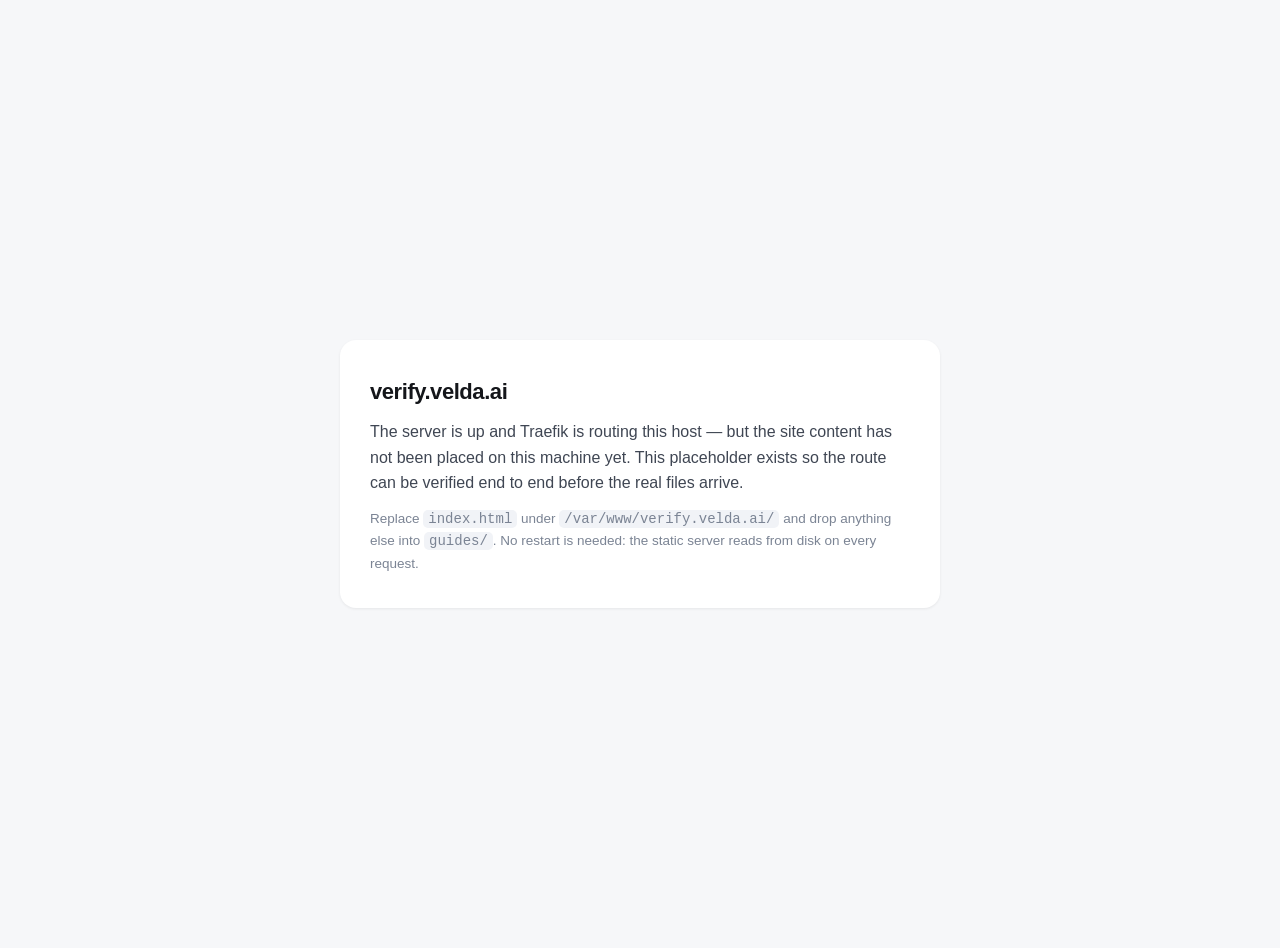
==== verify.velda.ai/index.html @ d8eefb7f "Deploy package for verify.velda.ai Static site on 127.0.0.1:8091 behind the existing Traefik, for th" ====
<!doctype html>
<html lang="en">
<head>
<meta charset="utf-8">
<meta name="viewport" content="width=device-width, initial-scale=1">
<title>verify.velda.ai</title>
<meta name="robots" content="noindex">
<style>
  body{margin:0;background:#f6f7f9;color:#14161a;font:16px/1.6 -apple-system,BlinkMacSystemFont,"Segoe UI",Inter,Roboto,Helvetica,Arial,sans-serif;display:flex;min-height:100vh;align-items:center;justify-content:center;padding:24px}
  .card{background:#fff;border-radius:16px;padding:34px 30px;max-width:540px;box-shadow:0 1px 3px rgba(0,0,0,.07)}
  h1{font-size:22px;margin:0 0 10px;letter-spacing:-.02em}
  p{margin:0 0 12px;color:#3f4653}
  code{background:#f1f3f7;padding:1px 5px;border-radius:5px;font-size:14px}
  .small{font-size:13.5px;color:#7b8494;margin:0}
</style>
</head>
<body>
  <div class="card">
    <h1>verify.velda.ai</h1>
    <p>The server is up and Traefik is routing this host — but the site content has not
    been placed on this machine yet. This placeholder exists so the route can be
    verified end to end before the real files arrive.</p>
    <p class="small">Replace <code>index.html</code> under
    <code>/var/www/verify.velda.ai/</code> and drop anything else into
    <code>guides/</code>. No restart is needed: the static server reads from disk on
    every request.</p>
  </div>
</body>
</html>
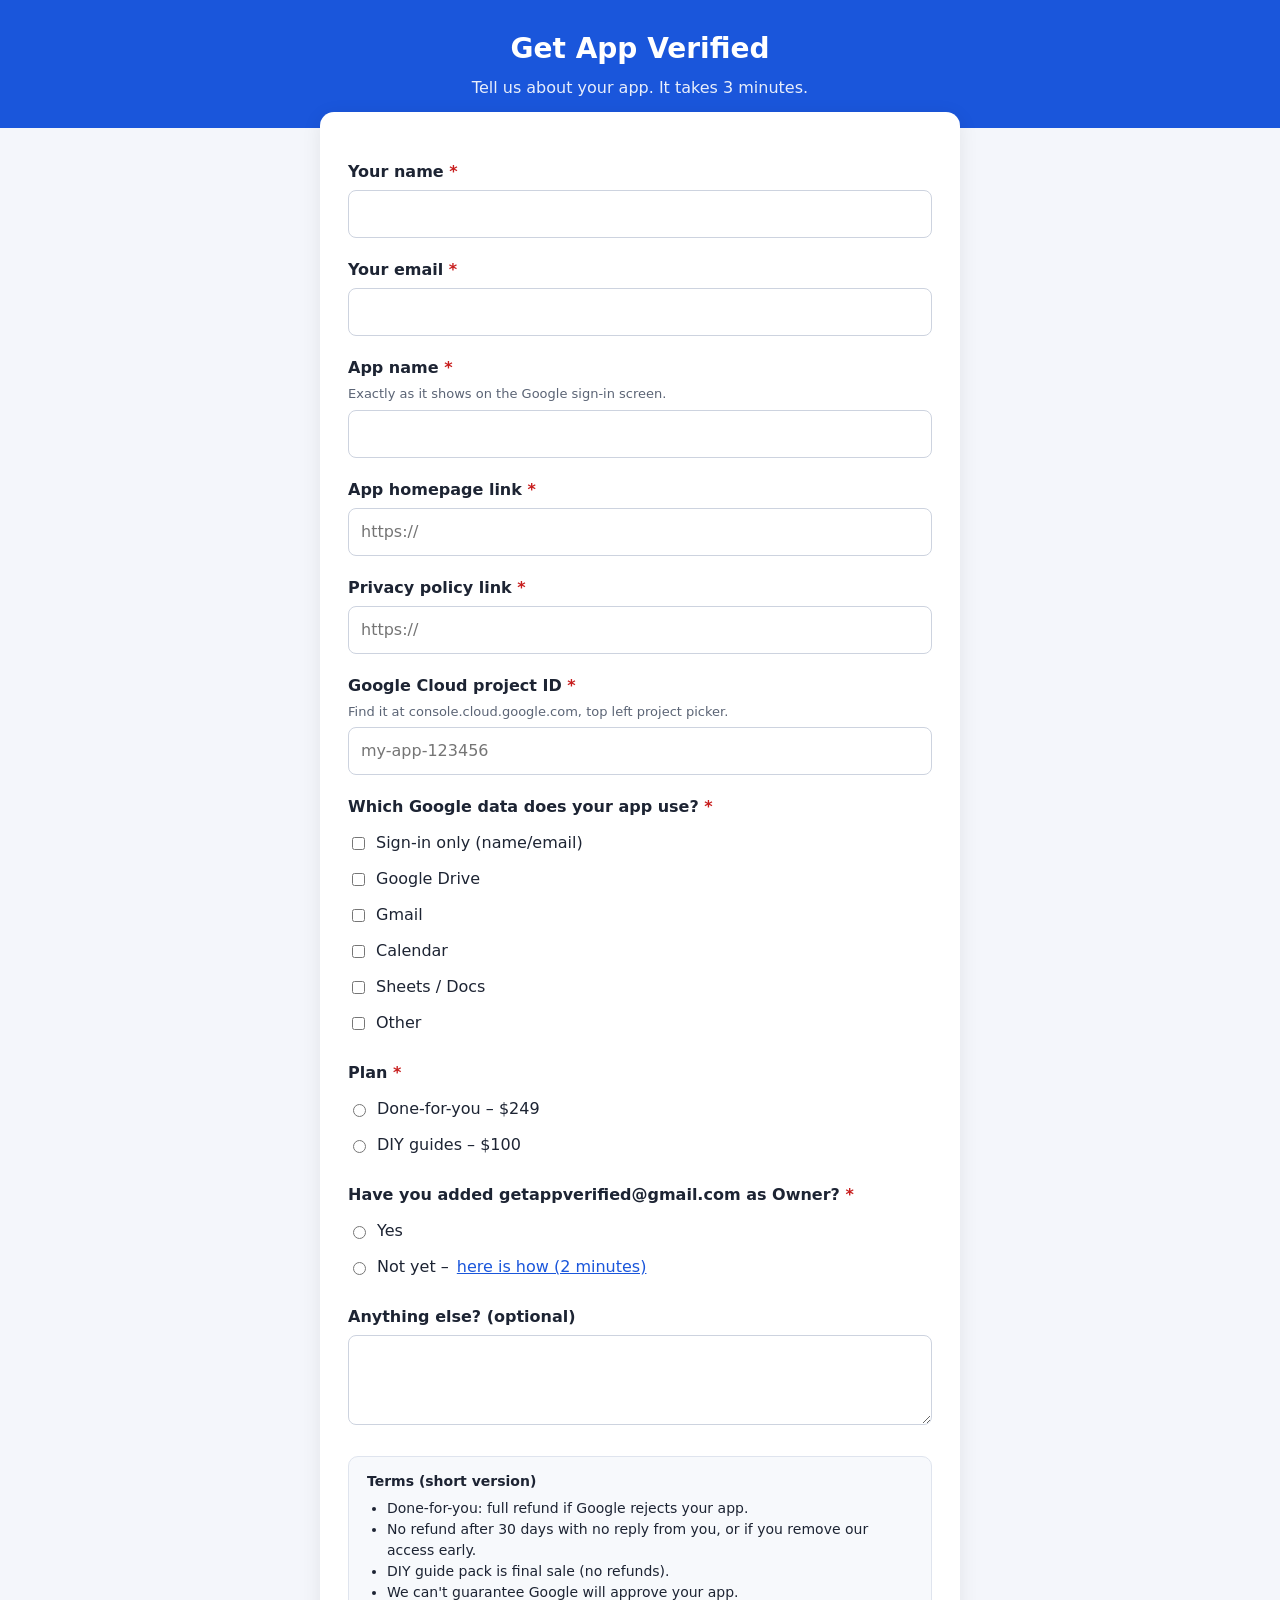
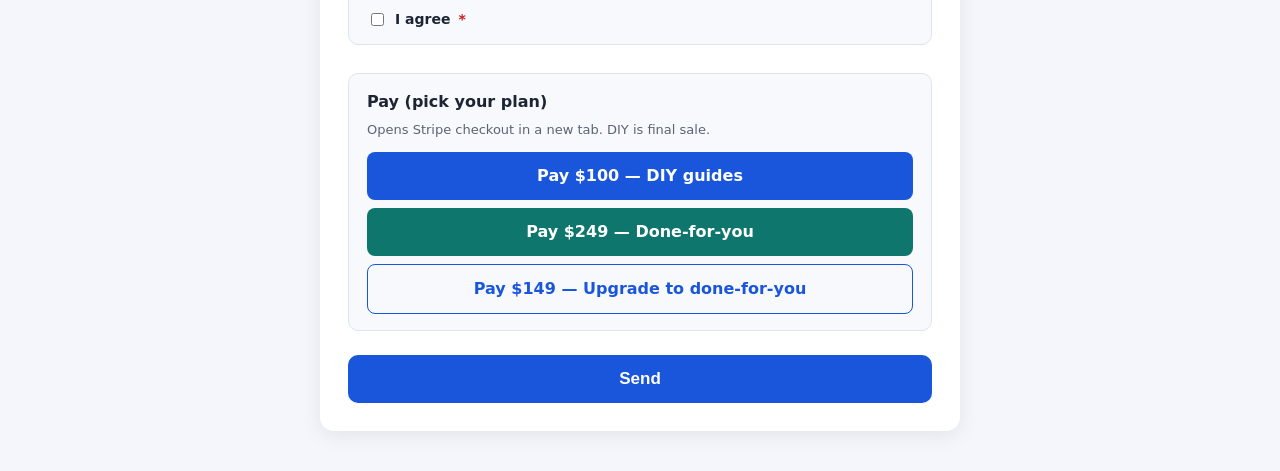
==== commit d4c221da: "Serve Get App Verified on port 8092. Port 8091 is already in use on the Traefik host, so the systemd" ====
--- a/verify.velda.ai/index.html
+++ b/verify.velda.ai/index.html
@@ -1,29 +1,82 @@
-<!doctype html>
-<html lang="en">
-<head>
-<meta charset="utf-8">
-<meta name="viewport" content="width=device-width, initial-scale=1">
-<title>verify.velda.ai</title>
-<meta name="robots" content="noindex">
+<!DOCTYPE html>
+<!--
+  Get App Verified intake.
+  Formspree: https://formspree.io/f/xgaaqljw
+  Guide 01: https://verify.velda.ai/guides/01-add-us.html
+-->
+<html lang="en"><head><meta charset="utf-8"><meta name="viewport" content="width=device-width,initial-scale=1">
+<title>Get App Verified – Start here</title>
 <style>
-  body{margin:0;background:#f6f7f9;color:#14161a;font:16px/1.6 -apple-system,BlinkMacSystemFont,"Segoe UI",Inter,Roboto,Helvetica,Arial,sans-serif;display:flex;min-height:100vh;align-items:center;justify-content:center;padding:24px}
-  .card{background:#fff;border-radius:16px;padding:34px 30px;max-width:540px;box-shadow:0 1px 3px rgba(0,0,0,.07)}
-  h1{font-size:22px;margin:0 0 10px;letter-spacing:-.02em}
-  p{margin:0 0 12px;color:#3f4653}
-  code{background:#f1f3f7;padding:1px 5px;border-radius:5px;font-size:14px}
-  .small{font-size:13.5px;color:#7b8494;margin:0}
-</style>
-</head>
-<body>
-  <div class="card">
-    <h1>verify.velda.ai</h1>
-    <p>The server is up and Traefik is routing this host — but the site content has not
-    been placed on this machine yet. This placeholder exists so the route can be
-    verified end to end before the real files arrive.</p>
-    <p class="small">Replace <code>index.html</code> under
-    <code>/var/www/verify.velda.ai/</code> and drop anything else into
-    <code>guides/</code>. No restart is needed: the static server reads from disk on
-    every request.</p>
-  </div>
-</body>
-</html>
+*{box-sizing:border-box}body{margin:0;font-family:system-ui,-apple-system,Segoe UI,Roboto,sans-serif;background:#f4f6fb;color:#1d2433;line-height:1.5}
+header{background:#1a56db;color:#fff;padding:28px 20px;text-align:center}header h1{margin:0;font-size:28px}header p{margin:6px 0 0;opacity:.9}
+main{max-width:640px;margin:-16px auto 40px;background:#fff;border-radius:14px;box-shadow:0 4px 20px rgba(0,0,0,.08);padding:28px}
+label.q{display:block;font-weight:600;margin:20px 0 6px}.req{color:#c81e1e}.hint{font-size:13px;color:#5b6475;margin:-2px 0 6px}
+input[type=text],input[type=email],input[type=url],textarea{width:100%;padding:11px 12px;border:1px solid #cdd3df;border-radius:8px;font:inherit}
+textarea{min-height:90px}input:focus,textarea:focus{outline:2px solid #1a56db;border-color:#1a56db}
+.opts label{display:flex;gap:8px;align-items:center;padding:6px 0;font-weight:400}.opts input[type=text]{margin-top:4px}
+.terms{background:#f7f9fc;border:1px solid #dfe4ee;border-radius:10px;padding:14px 18px;margin-top:24px;font-size:14px}.terms ul{margin:6px 0;padding-left:20px}
+.err{color:#c81e1e;font-size:13px;display:none;margin-top:4px}.bad .err{display:block}.bad input[type=text],.bad input[type=email],.bad input[type=url]{border-color:#c81e1e}
+button{margin-top:24px;width:100%;padding:14px;border:0;border-radius:10px;background:#1a56db;color:#fff;font-size:17px;font-weight:600;cursor:pointer}button:hover{background:#1646b8}
+a{color:#1a56db}#thanks{display:none;text-align:center;padding:30px 0}#thanks h2{margin:0 0 8px}
+</style></head><body>
+<header><h1>Get App Verified</h1><p>Tell us about your app. It takes 3 minutes.</p></header>
+<main>
+<form id="f" action="https://formspree.io/f/xgaaqljw" method="POST" novalidate>
+<div class="fld" data-req><label class="q" for="name">Your name <span class="req">*</span></label><input type="text" id="name" name="name"><div class="err">Please type your name.</div></div>
+<div class="fld" data-req><label class="q" for="email">Your email <span class="req">*</span></label><input type="email" id="email" name="email"><div class="err">Please type a valid email.</div></div>
+<div class="fld" data-req><label class="q" for="app">App name <span class="req">*</span></label><p class="hint">Exactly as it shows on the Google sign-in screen.</p><input type="text" id="app" name="app_name"><div class="err">Please type your app name.</div></div>
+<div class="fld" data-req><label class="q" for="home">App homepage link <span class="req">*</span></label><input type="url" id="home" name="homepage_url" placeholder="https://"><div class="err">Please paste a link starting with https://</div></div>
+<div class="fld" data-req><label class="q" for="priv">Privacy policy link <span class="req">*</span></label><input type="url" id="priv" name="privacy_url" placeholder="https://"><div class="err">Please paste a link starting with https://</div></div>
+<div class="fld" data-req><label class="q" for="pid">Google Cloud project ID <span class="req">*</span></label><p class="hint">Find it at console.cloud.google.com, top left project picker.</p><input type="text" id="pid" name="project_id" placeholder="my-app-123456"><div class="err">Please type your project ID.</div></div>
+<div class="fld" id="data"><label class="q">Which Google data does your app use? <span class="req">*</span></label><div class="opts">
+<label><input type="checkbox" name="google_data" value="Sign-in only"> Sign-in only (name/email)</label>
+<label><input type="checkbox" name="google_data" value="Google Drive"> Google Drive</label>
+<label><input type="checkbox" name="google_data" value="Gmail"> Gmail</label>
+<label><input type="checkbox" name="google_data" value="Calendar"> Calendar</label>
+<label><input type="checkbox" name="google_data" value="Sheets/Docs"> Sheets / Docs</label>
+<label><input type="checkbox" name="google_data" value="Other" id="oth"> Other</label>
+<input type="text" name="google_data_other" id="othtxt" placeholder="What else?" style="display:none"></div><div class="err">Please tick at least one.</div></div>
+<div class="fld" id="plan"><label class="q">Plan <span class="req">*</span></label><div class="opts">
+<label><input type="radio" name="plan" value="Done-for-you $249"> Done-for-you – $249</label>
+<label><input type="radio" name="plan" value="DIY guides $100"> DIY guides – $100</label></div><div class="err">Please pick a plan.</div></div>
+<div class="fld" id="owner"><label class="q">Have you added getappverified@gmail.com as Owner? <span class="req">*</span></label><div class="opts">
+<label><input type="radio" name="added_owner" value="Yes"> Yes</label>
+<label><input type="radio" name="added_owner" value="Not yet"> Not yet – <a href="https://verify.velda.ai/guides/01-add-us.html" target="_blank">here is how (2 minutes)</a></label></div><div class="err">Please pick one.</div></div>
+<label class="q" for="notes">Anything else? (optional)</label><textarea id="notes" name="notes"></textarea>
+<div class="terms"><strong>Terms (short version)</strong><ul>
+<li>Done-for-you: full refund if Google rejects your app.</li>
+<li>No refund after 30 days with no reply from you, or if you remove our access early.</li>
+<li>DIY guide pack is final sale (no refunds).</li>
+<li>We can't guarantee Google will approve your app.</li></ul>
+<div class="fld" id="agree"><label style="display:flex;gap:8px;align-items:center;font-weight:600"><input type="checkbox" name="agree_terms" value="yes"> I agree <span class="req">*</span></label><div class="err">Please tick "I agree".</div></div></div>
+
+<div class="pay" style="margin-top:28px;padding:16px 18px;border:1px solid #dfe4ee;border-radius:10px;background:#f7f9fc">
+<strong>Pay (pick your plan)</strong>
+<p class="hint" style="margin:6px 0 12px">Opens Stripe checkout in a new tab. DIY is final sale.</p>
+<p style="display:flex;flex-direction:column;gap:8px;margin:0">
+<a href="https://buy.stripe.com/3cIaEQ4R3cuw2S204XfjG00" target="_blank" rel="noopener" style="display:block;text-align:center;padding:12px;border-radius:8px;background:#1a56db;color:#fff;text-decoration:none;font-weight:600">Pay $100 — DIY guides</a>
+<a href="https://buy.stripe.com/aFa8wIcjvgKM2S2191fjG01" target="_blank" rel="noopener" style="display:block;text-align:center;padding:12px;border-radius:8px;background:#0f766e;color:#fff;text-decoration:none;font-weight:600">Pay $249 — Done-for-you</a>
+<a href="https://buy.stripe.com/4gM00c1ERamo3W6g3VfjG02" target="_blank" rel="noopener" style="display:block;text-align:center;padding:12px;border-radius:8px;border:1px solid #1a56db;color:#1a56db;text-decoration:none;font-weight:600">Pay $149 — Upgrade to done-for-you</a>
+</p>
+</div>
+
+<button type="submit">Send</button>
+</form>
+<div id="thanks"><h2>Thanks! We got it.</h2><p>We reply within 1 business day.</p></div>
+</main>
+<script>
+var f=document.getElementById('f'),oth=document.getElementById('oth'),ot=document.getElementById('othtxt');
+oth.onchange=function(){ot.style.display=oth.checked?'block':'none'};
+function mark(el,ok){el.classList.toggle('bad',!ok);return ok}
+f.addEventListener('submit',function(e){e.preventDefault();var ok=true,first=null;
+document.querySelectorAll('[data-req]').forEach(function(d){var i=d.querySelector('input'),v=i.value.trim(),g=!!v;
+if(i.type=='email')g=/^[^\s@]+@[^\s@]+\.[^\s@]+$/.test(v);if(i.type=='url')g=/^https?:\/\/\S+\.\S+/.test(v);
+if(!mark(d,g)){ok=false;first=first||d}});
+[['data','[name=google_data]:checked'],['plan','[name=plan]:checked'],['owner','[name=added_owner]:checked'],['agree','[name=agree_terms]:checked']].forEach(function(p){var d=document.getElementById(p[0]);if(!mark(d,!!f.querySelector(p[1]))){ok=false;first=first||d}});
+if(oth.checked&&!ot.value.trim()){mark(document.getElementById('data'),false);ok=false;first=first||document.getElementById('data')}
+if(!ok){first.scrollIntoView({behavior:'smooth',block:'center'});return}
+var done=function(){f.style.display='none';document.getElementById('thanks').style.display='block';window.scrollTo(0,0)};
+if(f.action.indexOf('%7B%7B')>-1||f.action.indexOf('{{')>-1){done();return}
+fetch(f.action,{method:'POST',body:new FormData(f),headers:{Accept:'application/json'}}).then(function(r){if(r.ok)done();else alert('Sorry, something went wrong. Please try again.')}).catch(function(){alert('Sorry, could not send. Check your internet and try again.')});
+});
+</script></body></html>
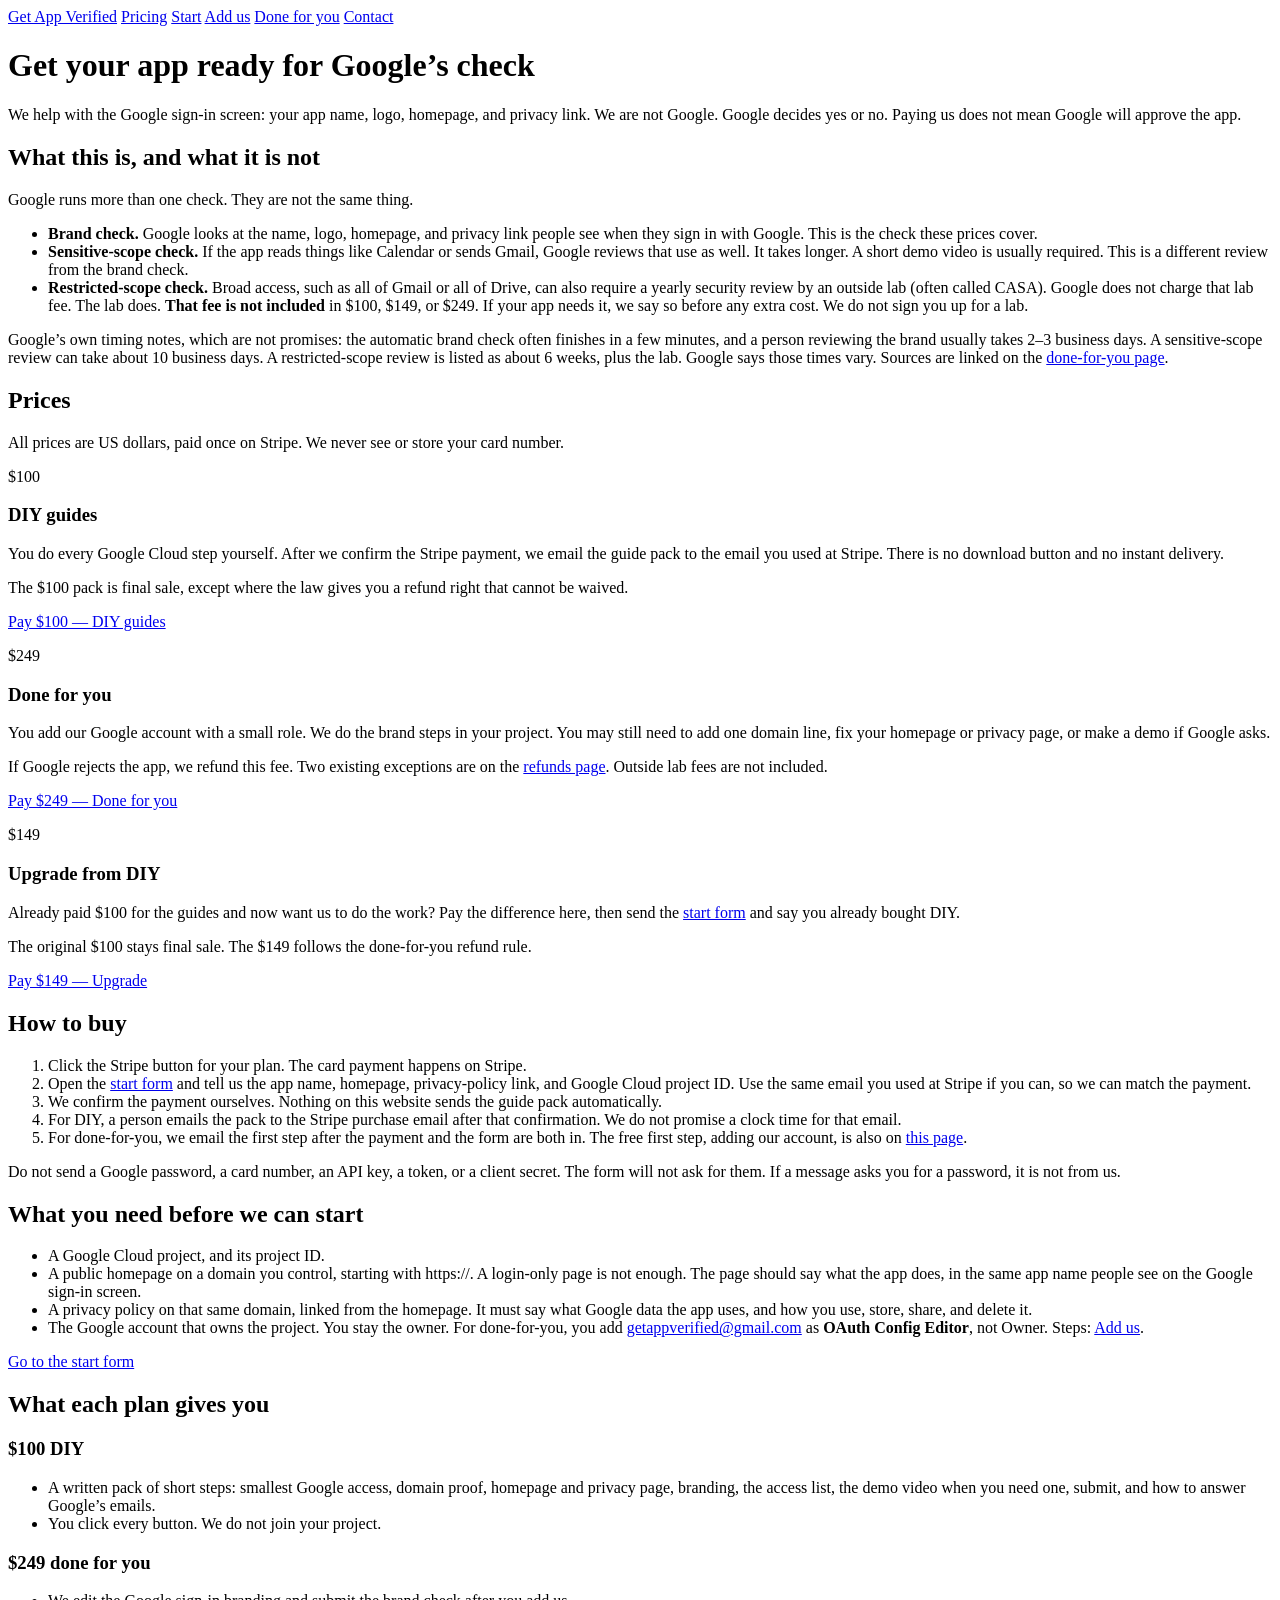
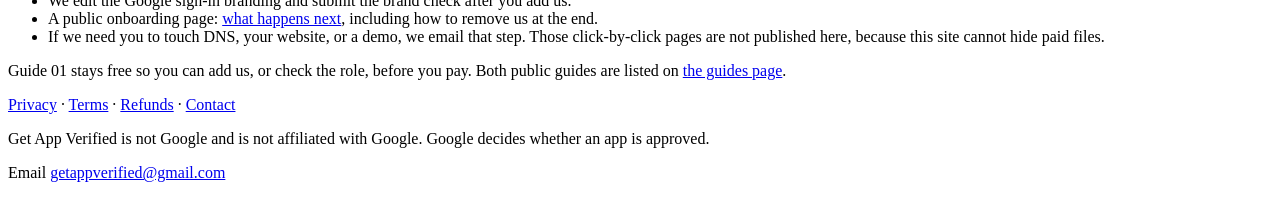
==== commit 58b12921: "Make Get App Verified sale-ready without publishing the paid pack. The public site now states the th" ====
--- a/verify.velda.ai/index.html
+++ b/verify.velda.ai/index.html
@@ -1,82 +1,107 @@
 <!DOCTYPE html>
-<!--
-  Get App Verified intake.
-  Formspree: https://formspree.io/f/xgaaqljw
-  Guide 01: https://verify.velda.ai/guides/01-add-us.html
--->
-<html lang="en"><head><meta charset="utf-8"><meta name="viewport" content="width=device-width,initial-scale=1">
-<title>Get App Verified – Start here</title>
-<style>
-*{box-sizing:border-box}body{margin:0;font-family:system-ui,-apple-system,Segoe UI,Roboto,sans-serif;background:#f4f6fb;color:#1d2433;line-height:1.5}
-header{background:#1a56db;color:#fff;padding:28px 20px;text-align:center}header h1{margin:0;font-size:28px}header p{margin:6px 0 0;opacity:.9}
-main{max-width:640px;margin:-16px auto 40px;background:#fff;border-radius:14px;box-shadow:0 4px 20px rgba(0,0,0,.08);padding:28px}
-label.q{display:block;font-weight:600;margin:20px 0 6px}.req{color:#c81e1e}.hint{font-size:13px;color:#5b6475;margin:-2px 0 6px}
-input[type=text],input[type=email],input[type=url],textarea{width:100%;padding:11px 12px;border:1px solid #cdd3df;border-radius:8px;font:inherit}
-textarea{min-height:90px}input:focus,textarea:focus{outline:2px solid #1a56db;border-color:#1a56db}
-.opts label{display:flex;gap:8px;align-items:center;padding:6px 0;font-weight:400}.opts input[type=text]{margin-top:4px}
-.terms{background:#f7f9fc;border:1px solid #dfe4ee;border-radius:10px;padding:14px 18px;margin-top:24px;font-size:14px}.terms ul{margin:6px 0;padding-left:20px}
-.err{color:#c81e1e;font-size:13px;display:none;margin-top:4px}.bad .err{display:block}.bad input[type=text],.bad input[type=email],.bad input[type=url]{border-color:#c81e1e}
-button{margin-top:24px;width:100%;padding:14px;border:0;border-radius:10px;background:#1a56db;color:#fff;font-size:17px;font-weight:600;cursor:pointer}button:hover{background:#1646b8}
-a{color:#1a56db}#thanks{display:none;text-align:center;padding:30px 0}#thanks h2{margin:0 0 8px}
-</style></head><body>
-<header><h1>Get App Verified</h1><p>Tell us about your app. It takes 3 minutes.</p></header>
-<main>
-<form id="f" action="https://formspree.io/f/xgaaqljw" method="POST" novalidate>
-<div class="fld" data-req><label class="q" for="name">Your name <span class="req">*</span></label><input type="text" id="name" name="name"><div class="err">Please type your name.</div></div>
-<div class="fld" data-req><label class="q" for="email">Your email <span class="req">*</span></label><input type="email" id="email" name="email"><div class="err">Please type a valid email.</div></div>
-<div class="fld" data-req><label class="q" for="app">App name <span class="req">*</span></label><p class="hint">Exactly as it shows on the Google sign-in screen.</p><input type="text" id="app" name="app_name"><div class="err">Please type your app name.</div></div>
-<div class="fld" data-req><label class="q" for="home">App homepage link <span class="req">*</span></label><input type="url" id="home" name="homepage_url" placeholder="https://"><div class="err">Please paste a link starting with https://</div></div>
-<div class="fld" data-req><label class="q" for="priv">Privacy policy link <span class="req">*</span></label><input type="url" id="priv" name="privacy_url" placeholder="https://"><div class="err">Please paste a link starting with https://</div></div>
-<div class="fld" data-req><label class="q" for="pid">Google Cloud project ID <span class="req">*</span></label><p class="hint">Find it at console.cloud.google.com, top left project picker.</p><input type="text" id="pid" name="project_id" placeholder="my-app-123456"><div class="err">Please type your project ID.</div></div>
-<div class="fld" id="data"><label class="q">Which Google data does your app use? <span class="req">*</span></label><div class="opts">
-<label><input type="checkbox" name="google_data" value="Sign-in only"> Sign-in only (name/email)</label>
-<label><input type="checkbox" name="google_data" value="Google Drive"> Google Drive</label>
-<label><input type="checkbox" name="google_data" value="Gmail"> Gmail</label>
-<label><input type="checkbox" name="google_data" value="Calendar"> Calendar</label>
-<label><input type="checkbox" name="google_data" value="Sheets/Docs"> Sheets / Docs</label>
-<label><input type="checkbox" name="google_data" value="Other" id="oth"> Other</label>
-<input type="text" name="google_data_other" id="othtxt" placeholder="What else?" style="display:none"></div><div class="err">Please tick at least one.</div></div>
-<div class="fld" id="plan"><label class="q">Plan <span class="req">*</span></label><div class="opts">
-<label><input type="radio" name="plan" value="Done-for-you $249"> Done-for-you – $249</label>
-<label><input type="radio" name="plan" value="DIY guides $100"> DIY guides – $100</label></div><div class="err">Please pick a plan.</div></div>
-<div class="fld" id="owner"><label class="q">Have you added getappverified@gmail.com as Owner? <span class="req">*</span></label><div class="opts">
-<label><input type="radio" name="added_owner" value="Yes"> Yes</label>
-<label><input type="radio" name="added_owner" value="Not yet"> Not yet – <a href="https://verify.velda.ai/guides/01-add-us.html" target="_blank">here is how (2 minutes)</a></label></div><div class="err">Please pick one.</div></div>
-<label class="q" for="notes">Anything else? (optional)</label><textarea id="notes" name="notes"></textarea>
-<div class="terms"><strong>Terms (short version)</strong><ul>
-<li>Done-for-you: full refund if Google rejects your app.</li>
-<li>No refund after 30 days with no reply from you, or if you remove our access early.</li>
-<li>DIY guide pack is final sale (no refunds).</li>
-<li>We can't guarantee Google will approve your app.</li></ul>
-<div class="fld" id="agree"><label style="display:flex;gap:8px;align-items:center;font-weight:600"><input type="checkbox" name="agree_terms" value="yes"> I agree <span class="req">*</span></label><div class="err">Please tick "I agree".</div></div></div>
+<html lang="en">
+<head>
+<meta charset="utf-8">
+<meta name="viewport" content="width=device-width, initial-scale=1">
+<title>Get App Verified</title>
+<link rel="stylesheet" href="/site.css">
+</head>
+<body>
+<nav class="nav">
+  <a class="brand" href="/">Get App Verified</a>
+  <a href="#pricing">Pricing</a>
+  <a href="/intake.html">Start</a>
+  <a href="/guides/01-add-us.html">Add us</a>
+  <a href="/guides/done-for-you.html">Done for you</a>
+  <a href="/contact.html">Contact</a>
+</nav>
+<header class="hero">
+  <h1>Get your app ready for Google’s check</h1>
+  <p>We help with the Google sign-in screen: your app name, logo, homepage, and privacy link. We are not Google. Google decides yes or no. Paying us does not mean Google will approve the app.</p>
+</header>
+<main class="wrap">
+  <section class="card">
+    <h2>What this is, and what it is not</h2>
+    <p>Google runs more than one check. They are not the same thing.</p>
+    <ul>
+      <li><strong>Brand check.</strong> Google looks at the name, logo, homepage, and privacy link people see when they sign in with Google. This is the check these prices cover.</li>
+      <li><strong>Sensitive-scope check.</strong> If the app reads things like Calendar or sends Gmail, Google reviews that use as well. It takes longer. A short demo video is usually required. This is a different review from the brand check.</li>
+      <li><strong>Restricted-scope check.</strong> Broad access, such as all of Gmail or all of Drive, can also require a yearly security review by an outside lab (often called CASA). Google does not charge that lab fee. The lab does. <strong>That fee is not included</strong> in $100, $149, or $249. If your app needs it, we say so before any extra cost. We do not sign you up for a lab.</li>
+    </ul>
+    <p class="muted">Google’s own timing notes, which are not promises: the automatic brand check often finishes in a few minutes, and a person reviewing the brand usually takes 2–3 business days. A sensitive-scope review can take about 10 business days. A restricted-scope review is listed as about 6 weeks, plus the lab. Google says those times vary. Sources are linked on the <a href="/guides/done-for-you.html">done-for-you page</a>.</p>
+  </section>
 
-<div class="pay" style="margin-top:28px;padding:16px 18px;border:1px solid #dfe4ee;border-radius:10px;background:#f7f9fc">
-<strong>Pay (pick your plan)</strong>
-<p class="hint" style="margin:6px 0 12px">Opens Stripe checkout in a new tab. DIY is final sale.</p>
-<p style="display:flex;flex-direction:column;gap:8px;margin:0">
-<a href="https://buy.stripe.com/3cIaEQ4R3cuw2S204XfjG00" target="_blank" rel="noopener" style="display:block;text-align:center;padding:12px;border-radius:8px;background:#1a56db;color:#fff;text-decoration:none;font-weight:600">Pay $100 — DIY guides</a>
-<a href="https://buy.stripe.com/aFa8wIcjvgKM2S2191fjG01" target="_blank" rel="noopener" style="display:block;text-align:center;padding:12px;border-radius:8px;background:#0f766e;color:#fff;text-decoration:none;font-weight:600">Pay $249 — Done-for-you</a>
-<a href="https://buy.stripe.com/4gM00c1ERamo3W6g3VfjG02" target="_blank" rel="noopener" style="display:block;text-align:center;padding:12px;border-radius:8px;border:1px solid #1a56db;color:#1a56db;text-decoration:none;font-weight:600">Pay $149 — Upgrade to done-for-you</a>
-</p>
-</div>
+  <section class="card" id="pricing">
+    <h2>Prices</h2>
+    <p>All prices are US dollars, paid once on Stripe. We never see or store your card number.</p>
+    <div class="grid">
+      <article>
+        <p class="price">$100</p>
+        <h3>DIY guides</h3>
+        <p>You do every Google Cloud step yourself. After we confirm the Stripe payment, we email the guide pack to the email you used at Stripe. There is no download button and no instant delivery.</p>
+        <p>The $100 pack is final sale, except where the law gives you a refund right that cannot be waived.</p>
+        <p><a class="btn btn-primary" href="https://buy.stripe.com/3cIaEQ4R3cuw2S204XfjG00" target="_blank" rel="noopener noreferrer">Pay $100 — DIY guides</a></p>
+      </article>
+      <article>
+        <p class="price">$249</p>
+        <h3>Done for you</h3>
+        <p>You add our Google account with a small role. We do the brand steps in your project. You may still need to add one domain line, fix your homepage or privacy page, or make a demo if Google asks.</p>
+        <p>If Google rejects the app, we refund this fee. Two existing exceptions are on the <a href="/refunds.html">refunds page</a>. Outside lab fees are not included.</p>
+        <p><a class="btn btn-teal" href="https://buy.stripe.com/aFa8wIcjvgKM2S2191fjG01" target="_blank" rel="noopener noreferrer">Pay $249 — Done for you</a></p>
+      </article>
+      <article>
+        <p class="price">$149</p>
+        <h3>Upgrade from DIY</h3>
+        <p>Already paid $100 for the guides and now want us to do the work? Pay the difference here, then send the <a href="/intake.html">start form</a> and say you already bought DIY.</p>
+        <p>The original $100 stays final sale. The $149 follows the done-for-you refund rule.</p>
+        <p><a class="btn btn-ghost" href="https://buy.stripe.com/4gM00c1ERamo3W6g3VfjG02" target="_blank" rel="noopener noreferrer">Pay $149 — Upgrade</a></p>
+      </article>
+    </div>
+  </section>
 
-<button type="submit">Send</button>
-</form>
-<div id="thanks"><h2>Thanks! We got it.</h2><p>We reply within 1 business day.</p></div>
+  <section class="card">
+    <h2>How to buy</h2>
+    <ol>
+      <li>Click the Stripe button for your plan. The card payment happens on Stripe.</li>
+      <li>Open the <a href="/intake.html">start form</a> and tell us the app name, homepage, privacy-policy link, and Google Cloud project ID. Use the same email you used at Stripe if you can, so we can match the payment.</li>
+      <li>We confirm the payment ourselves. Nothing on this website sends the guide pack automatically.</li>
+      <li>For DIY, a person emails the pack to the Stripe purchase email after that confirmation. We do not promise a clock time for that email.</li>
+      <li>For done-for-you, we email the first step after the payment and the form are both in. The free first step, adding our account, is also on <a href="/guides/01-add-us.html">this page</a>.</li>
+    </ol>
+    <p class="warn">Do not send a Google password, a card number, an API key, a token, or a client secret. The form will not ask for them. If a message asks you for a password, it is not from us.</p>
+  </section>
+
+  <section class="card">
+    <h2>What you need before we can start</h2>
+    <ul>
+      <li>A Google Cloud project, and its project ID.</li>
+      <li>A public homepage on a domain you control, starting with https://. A login-only page is not enough. The page should say what the app does, in the same app name people see on the Google sign-in screen.</li>
+      <li>A privacy policy on that same domain, linked from the homepage. It must say what Google data the app uses, and how you use, store, share, and delete it.</li>
+      <li>The Google account that owns the project. You stay the owner. For done-for-you, you add <a href="mailto:getappverified@gmail.com">getappverified@gmail.com</a> as <strong>OAuth Config Editor</strong>, not Owner. Steps: <a href="/guides/01-add-us.html">Add us</a>.</li>
+    </ul>
+    <p><a class="btn btn-primary" href="/intake.html">Go to the start form</a></p>
+  </section>
+
+  <section class="card">
+    <h2>What each plan gives you</h2>
+    <h3>$100 DIY</h3>
+    <ul>
+      <li>A written pack of short steps: smallest Google access, domain proof, homepage and privacy page, branding, the access list, the demo video when you need one, submit, and how to answer Google’s emails.</li>
+      <li>You click every button. We do not join your project.</li>
+    </ul>
+    <h3>$249 done for you</h3>
+    <ul>
+      <li>We edit the Google sign-in branding and submit the brand check after you add us.</li>
+      <li>A public onboarding page: <a href="/guides/done-for-you.html">what happens next</a>, including how to remove us at the end.</li>
+      <li>If we need you to touch DNS, your website, or a demo, we email that step. Those click-by-click pages are not published here, because this site cannot hide paid files.</li>
+    </ul>
+    <p class="muted">Guide 01 stays free so you can add us, or check the role, before you pay. Both public guides are listed on <a href="/guides/">the guides page</a>.</p>
+  </section>
 </main>
-<script>
-var f=document.getElementById('f'),oth=document.getElementById('oth'),ot=document.getElementById('othtxt');
-oth.onchange=function(){ot.style.display=oth.checked?'block':'none'};
-function mark(el,ok){el.classList.toggle('bad',!ok);return ok}
-f.addEventListener('submit',function(e){e.preventDefault();var ok=true,first=null;
-document.querySelectorAll('[data-req]').forEach(function(d){var i=d.querySelector('input'),v=i.value.trim(),g=!!v;
-if(i.type=='email')g=/^[^\s@]+@[^\s@]+\.[^\s@]+$/.test(v);if(i.type=='url')g=/^https?:\/\/\S+\.\S+/.test(v);
-if(!mark(d,g)){ok=false;first=first||d}});
-[['data','[name=google_data]:checked'],['plan','[name=plan]:checked'],['owner','[name=added_owner]:checked'],['agree','[name=agree_terms]:checked']].forEach(function(p){var d=document.getElementById(p[0]);if(!mark(d,!!f.querySelector(p[1]))){ok=false;first=first||d}});
-if(oth.checked&&!ot.value.trim()){mark(document.getElementById('data'),false);ok=false;first=first||document.getElementById('data')}
-if(!ok){first.scrollIntoView({behavior:'smooth',block:'center'});return}
-var done=function(){f.style.display='none';document.getElementById('thanks').style.display='block';window.scrollTo(0,0)};
-if(f.action.indexOf('%7B%7B')>-1||f.action.indexOf('{{')>-1){done();return}
-fetch(f.action,{method:'POST',body:new FormData(f),headers:{Accept:'application/json'}}).then(function(r){if(r.ok)done();else alert('Sorry, something went wrong. Please try again.')}).catch(function(){alert('Sorry, could not send. Check your internet and try again.')});
-});
-</script></body></html>
+<footer>
+  <p><a href="/privacy.html">Privacy</a> · <a href="/terms.html">Terms</a> · <a href="/refunds.html">Refunds</a> · <a href="/contact.html">Contact</a></p>
+  <p>Get App Verified is not Google and is not affiliated with Google. Google decides whether an app is approved.</p>
+  <p>Email <a href="mailto:getappverified@gmail.com">getappverified@gmail.com</a></p>
+</footer>
+</body>
+</html>
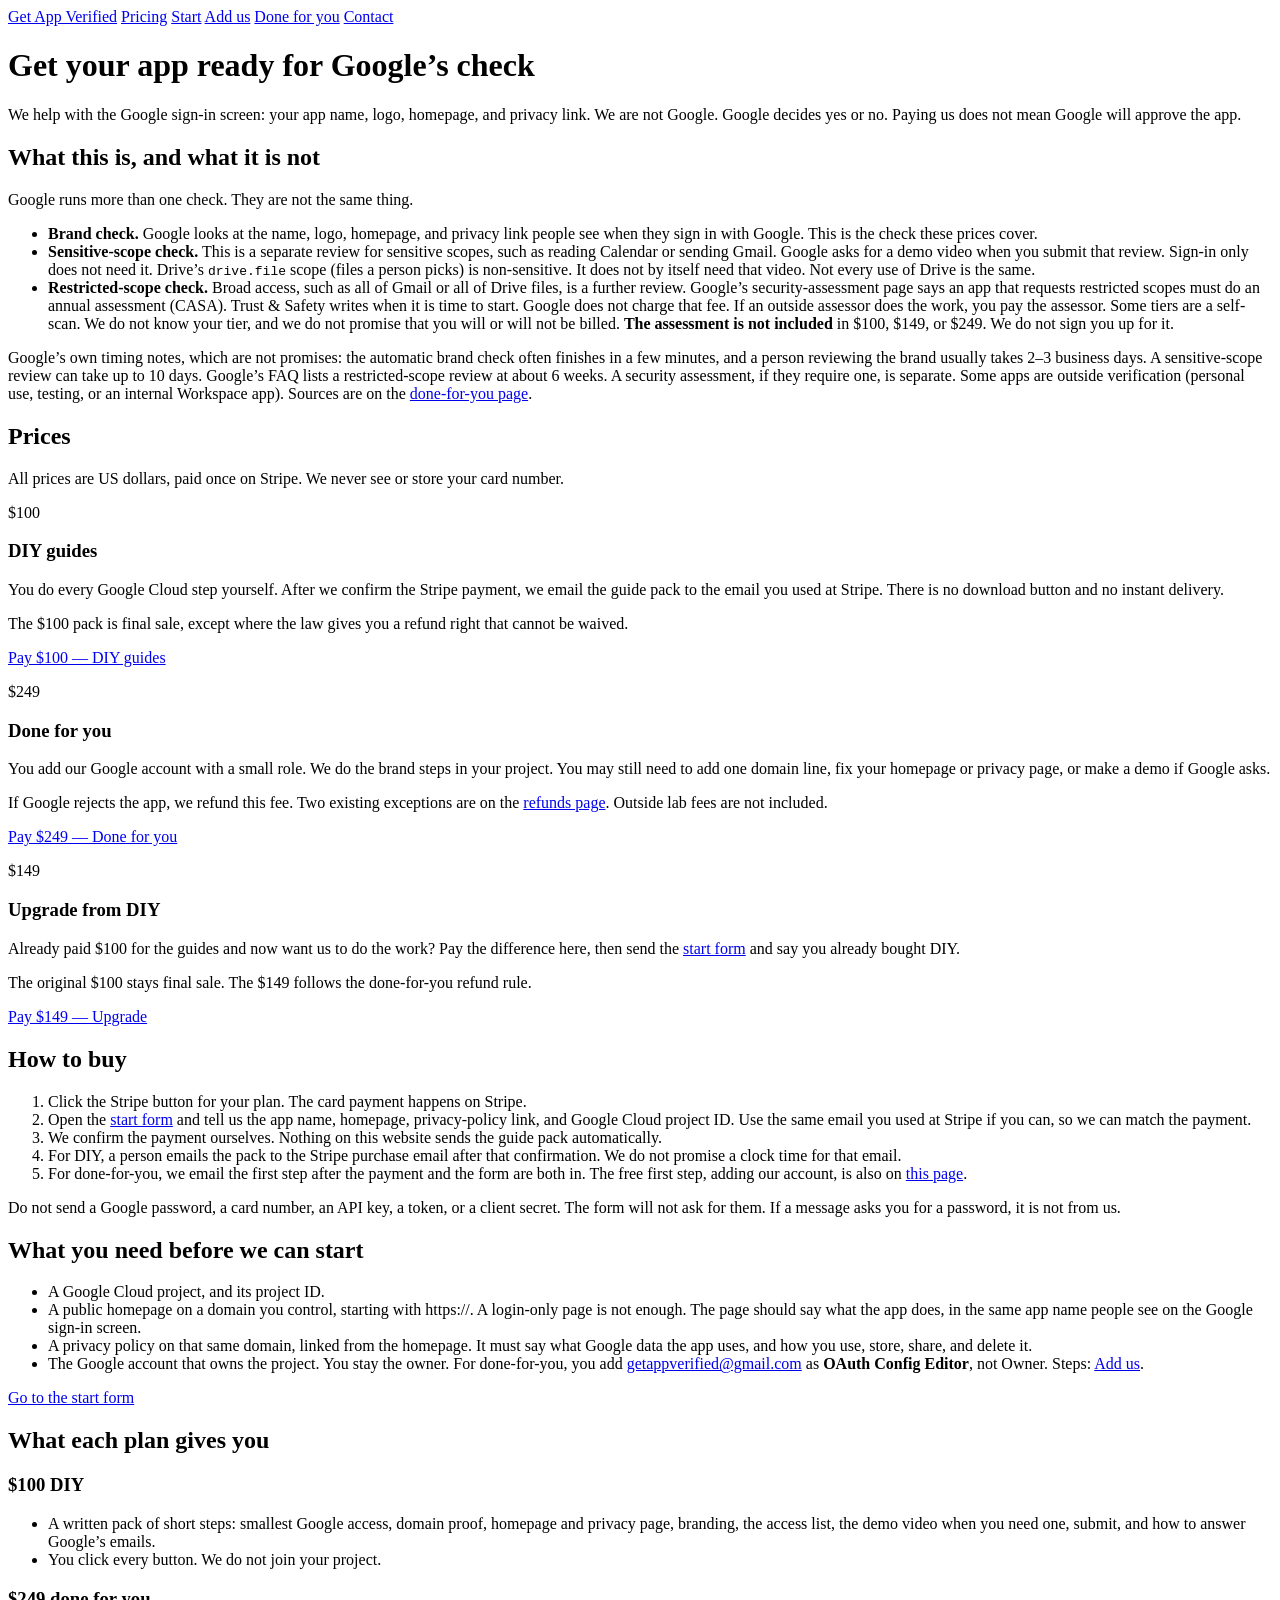
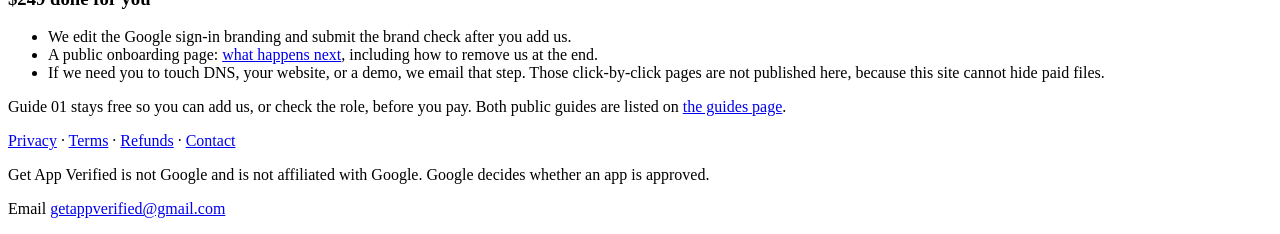
==== commit 60d2841c: "Correct Google role, scope, and delivery claims. Domain proof is Owner or Editor, not Owner-only, an" ====
--- a/verify.velda.ai/index.html
+++ b/verify.velda.ai/index.html
@@ -25,10 +25,10 @@
     <p>Google runs more than one check. They are not the same thing.</p>
     <ul>
       <li><strong>Brand check.</strong> Google looks at the name, logo, homepage, and privacy link people see when they sign in with Google. This is the check these prices cover.</li>
-      <li><strong>Sensitive-scope check.</strong> If the app reads things like Calendar or sends Gmail, Google reviews that use as well. It takes longer. A short demo video is usually required. This is a different review from the brand check.</li>
-      <li><strong>Restricted-scope check.</strong> Broad access, such as all of Gmail or all of Drive, can also require a yearly security review by an outside lab (often called CASA). Google does not charge that lab fee. The lab does. <strong>That fee is not included</strong> in $100, $149, or $249. If your app needs it, we say so before any extra cost. We do not sign you up for a lab.</li>
+      <li><strong>Sensitive-scope check.</strong> This is a separate review for sensitive scopes, such as reading Calendar or sending Gmail. Google asks for a demo video when you submit that review. Sign-in only does not need it. Drive’s <code>drive.file</code> scope (files a person picks) is non-sensitive. It does not by itself need that video. Not every use of Drive is the same.</li>
+      <li><strong>Restricted-scope check.</strong> Broad access, such as all of Gmail or all of Drive files, is a further review. Google’s security-assessment page says an app that requests restricted scopes must do an annual assessment (CASA). Trust &amp; Safety writes when it is time to start. Google does not charge that fee. If an outside assessor does the work, you pay the assessor. Some tiers are a self-scan. We do not know your tier, and we do not promise that you will or will not be billed. <strong>The assessment is not included</strong> in $100, $149, or $249. We do not sign you up for it.</li>
     </ul>
-    <p class="muted">Google’s own timing notes, which are not promises: the automatic brand check often finishes in a few minutes, and a person reviewing the brand usually takes 2–3 business days. A sensitive-scope review can take about 10 business days. A restricted-scope review is listed as about 6 weeks, plus the lab. Google says those times vary. Sources are linked on the <a href="/guides/done-for-you.html">done-for-you page</a>.</p>
+    <p class="muted">Google’s own timing notes, which are not promises: the automatic brand check often finishes in a few minutes, and a person reviewing the brand usually takes 2–3 business days. A sensitive-scope review can take up to 10 days. Google’s FAQ lists a restricted-scope review at about 6 weeks. A security assessment, if they require one, is separate. Some apps are outside verification (personal use, testing, or an internal Workspace app). Sources are on the <a href="/guides/done-for-you.html">done-for-you page</a>.</p>
   </section>
 
   <section class="card" id="pricing">
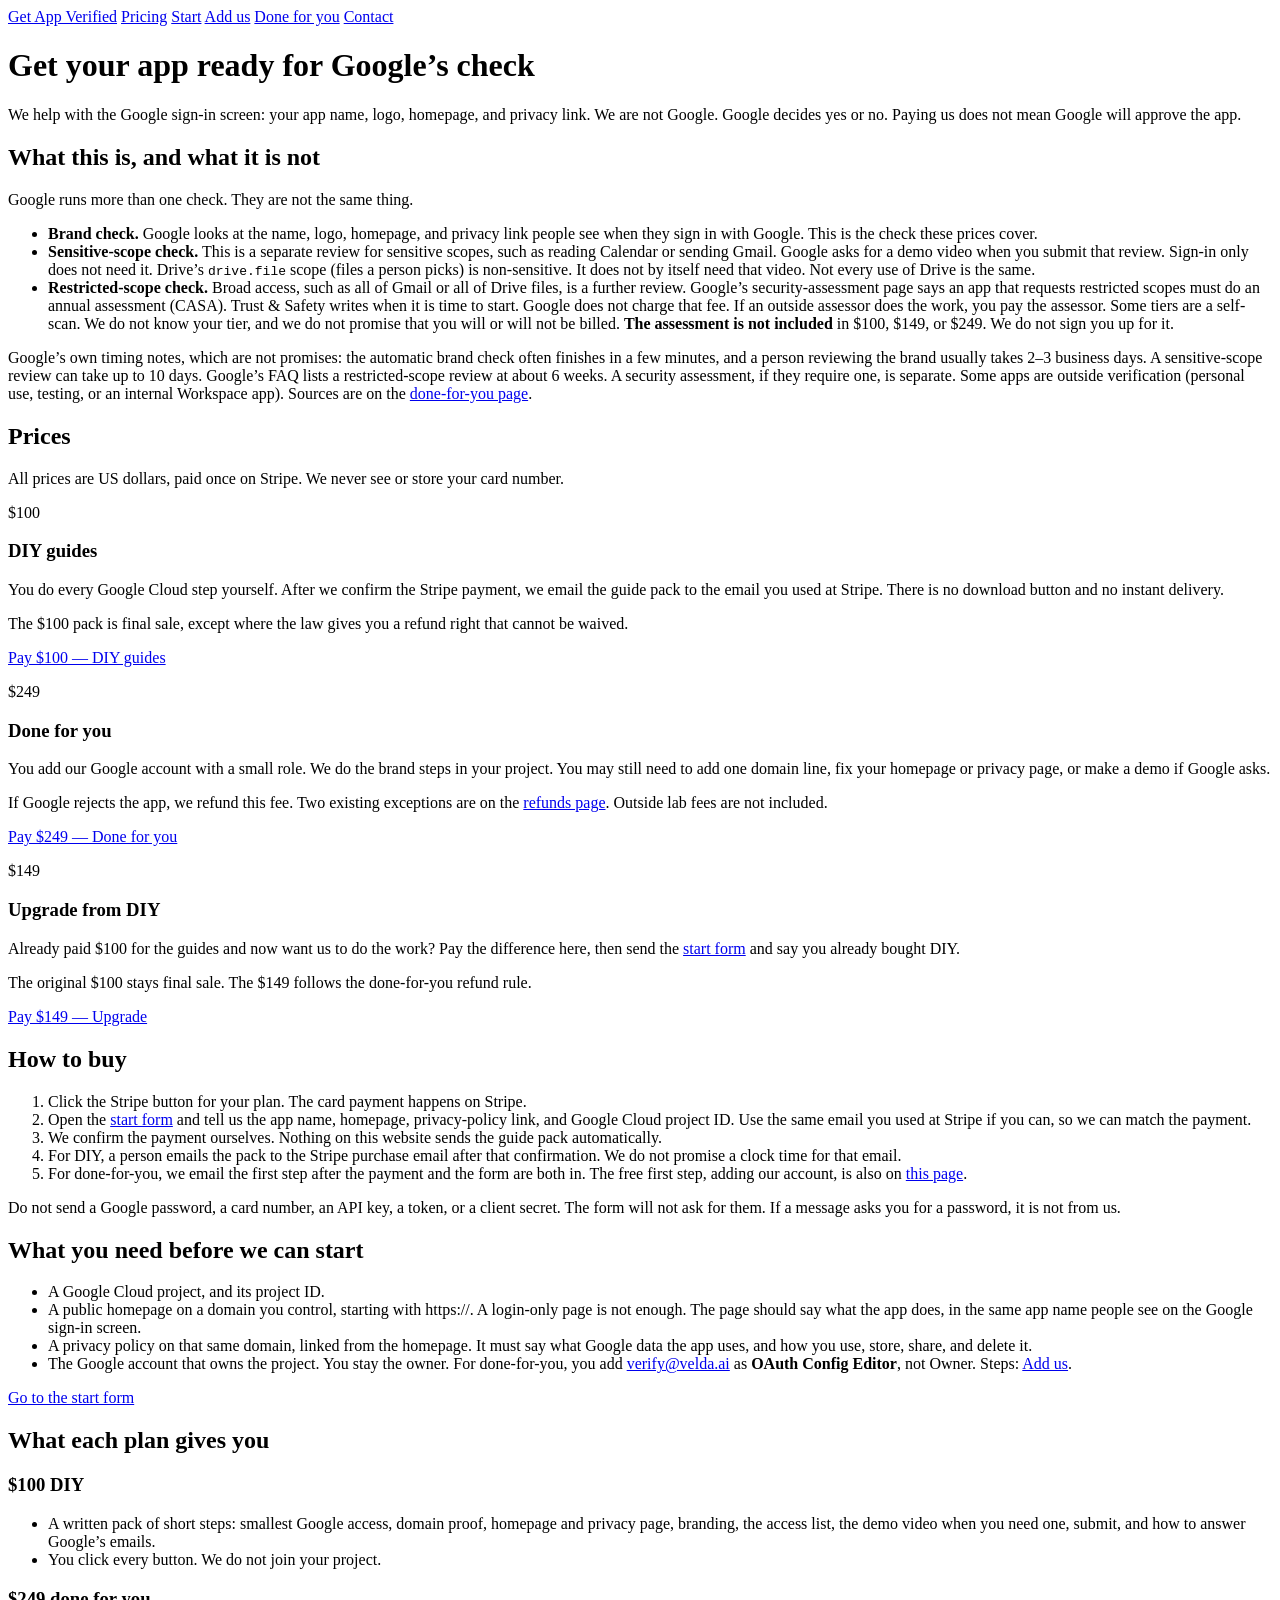
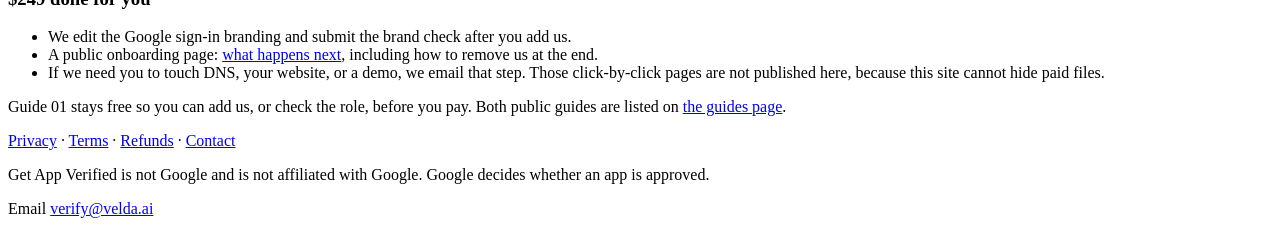
==== commit 4f550ec8: "Switch public support email to verify@velda.ai and add guide step images. Customers paste verify@vel" ====
--- a/verify.velda.ai/index.html
+++ b/verify.velda.ai/index.html
@@ -77,7 +77,7 @@
       <li>A Google Cloud project, and its project ID.</li>
       <li>A public homepage on a domain you control, starting with https://. A login-only page is not enough. The page should say what the app does, in the same app name people see on the Google sign-in screen.</li>
       <li>A privacy policy on that same domain, linked from the homepage. It must say what Google data the app uses, and how you use, store, share, and delete it.</li>
-      <li>The Google account that owns the project. You stay the owner. For done-for-you, you add <a href="mailto:getappverified@gmail.com">getappverified@gmail.com</a> as <strong>OAuth Config Editor</strong>, not Owner. Steps: <a href="/guides/01-add-us.html">Add us</a>.</li>
+      <li>The Google account that owns the project. You stay the owner. For done-for-you, you add <a href="mailto:verify@velda.ai">verify@velda.ai</a> as <strong>OAuth Config Editor</strong>, not Owner. Steps: <a href="/guides/01-add-us.html">Add us</a>.</li>
     </ul>
     <p><a class="btn btn-primary" href="/intake.html">Go to the start form</a></p>
   </section>
@@ -101,7 +101,7 @@
 <footer>
   <p><a href="/privacy.html">Privacy</a> · <a href="/terms.html">Terms</a> · <a href="/refunds.html">Refunds</a> · <a href="/contact.html">Contact</a></p>
   <p>Get App Verified is not Google and is not affiliated with Google. Google decides whether an app is approved.</p>
-  <p>Email <a href="mailto:getappverified@gmail.com">getappverified@gmail.com</a></p>
+  <p>Email <a href="mailto:verify@velda.ai">verify@velda.ai</a></p>
 </footer>
 </body>
 </html>
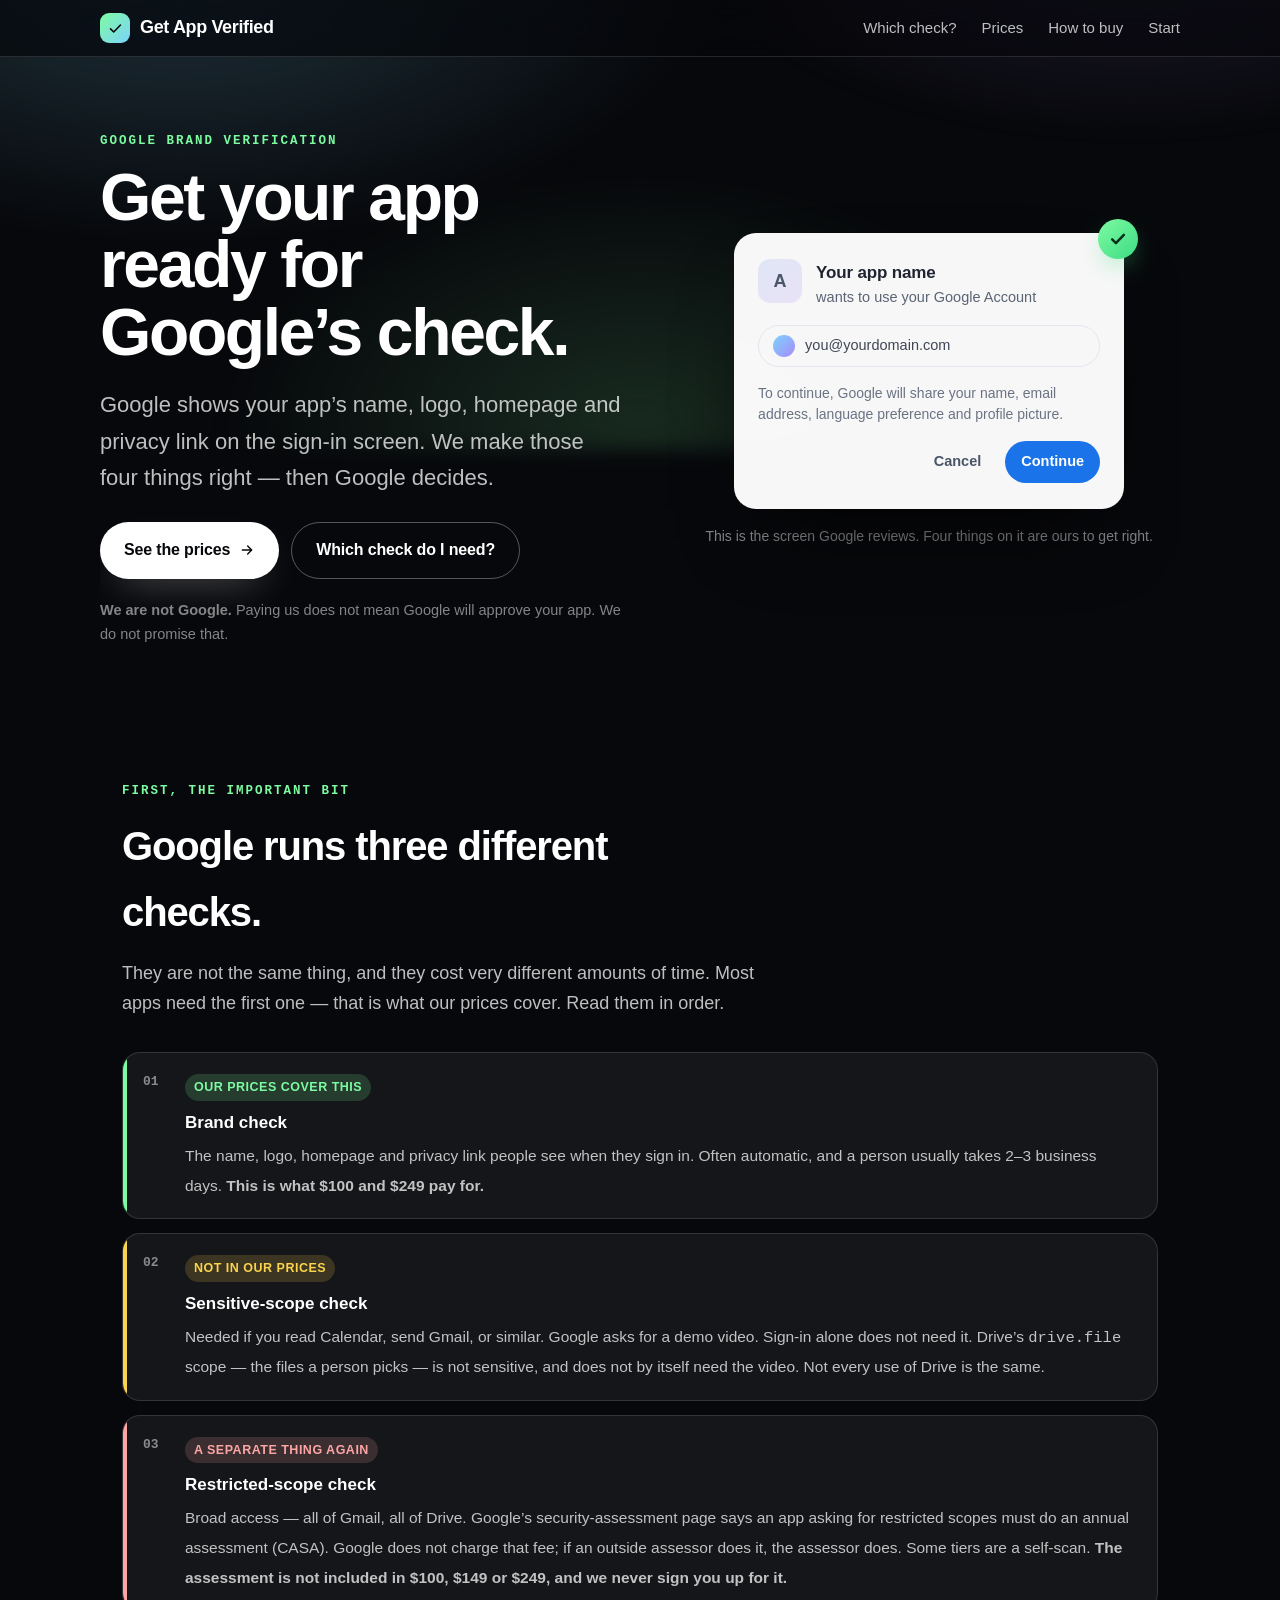
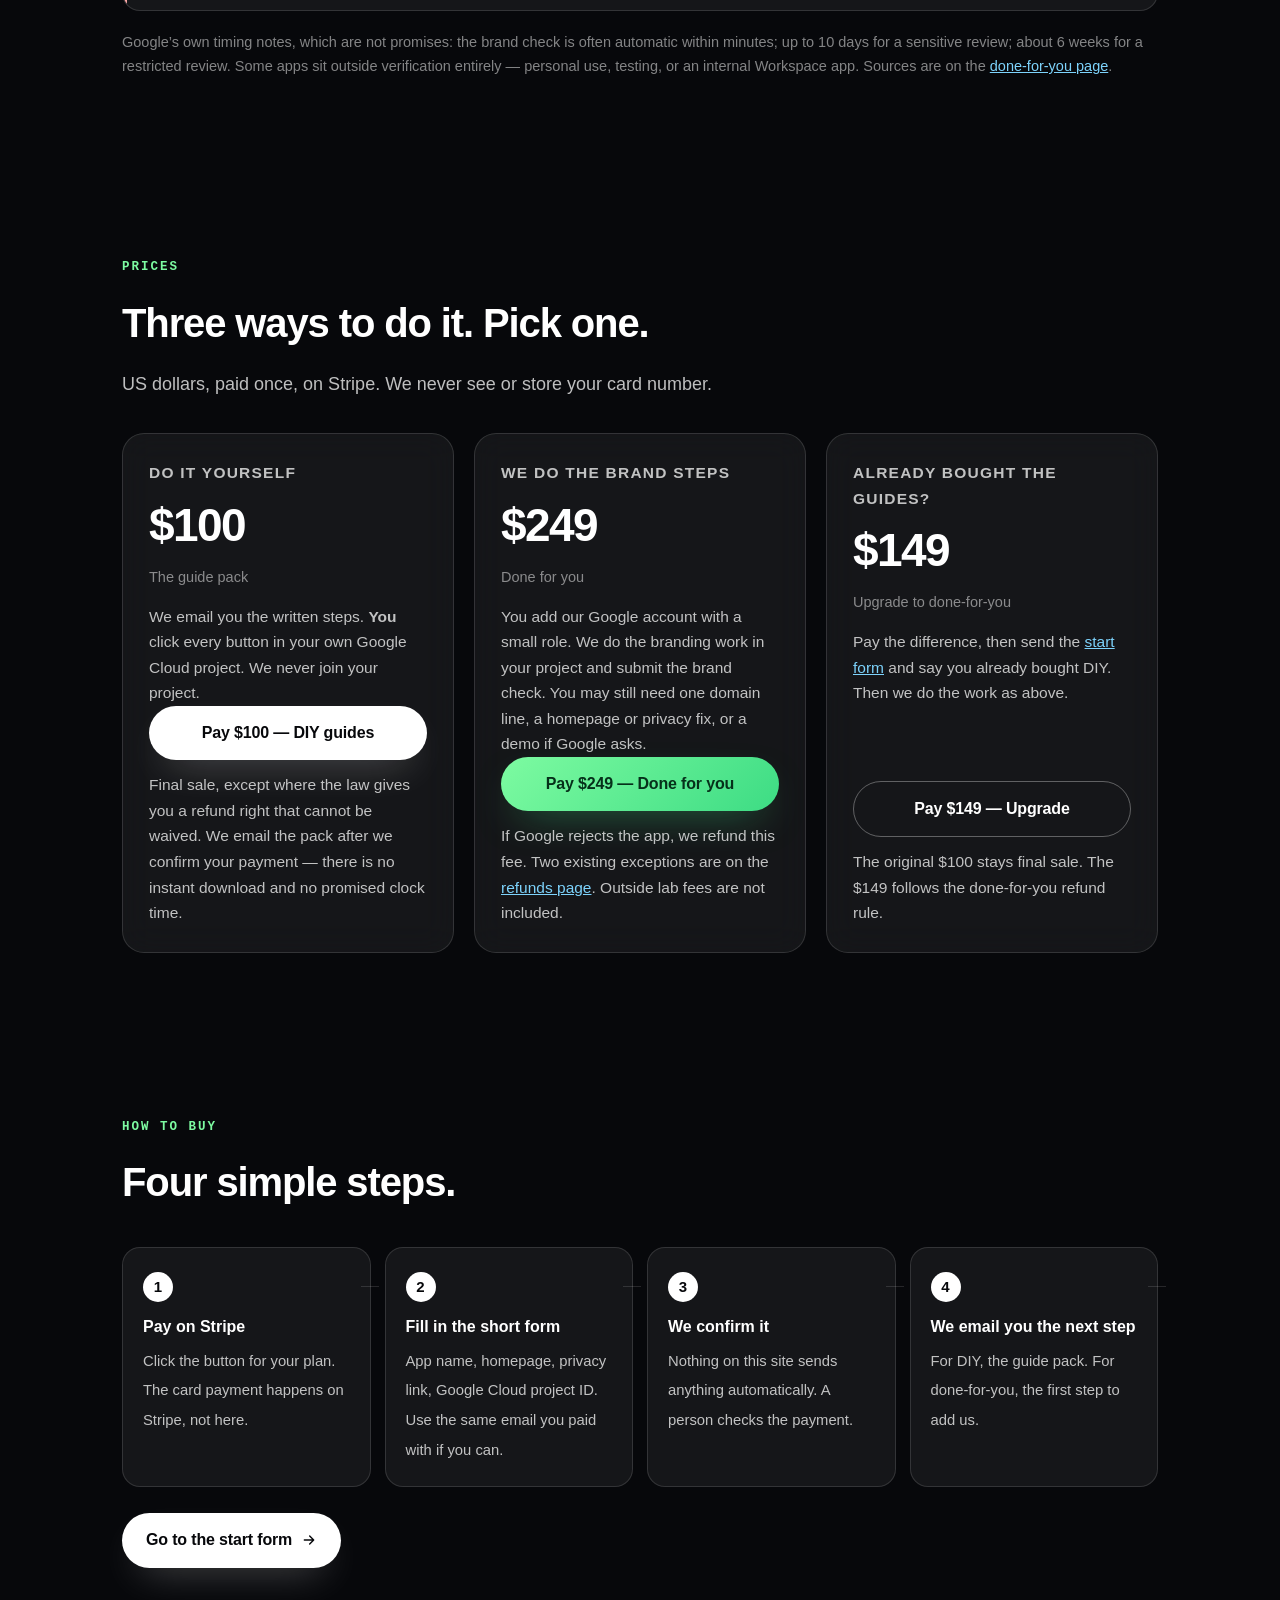
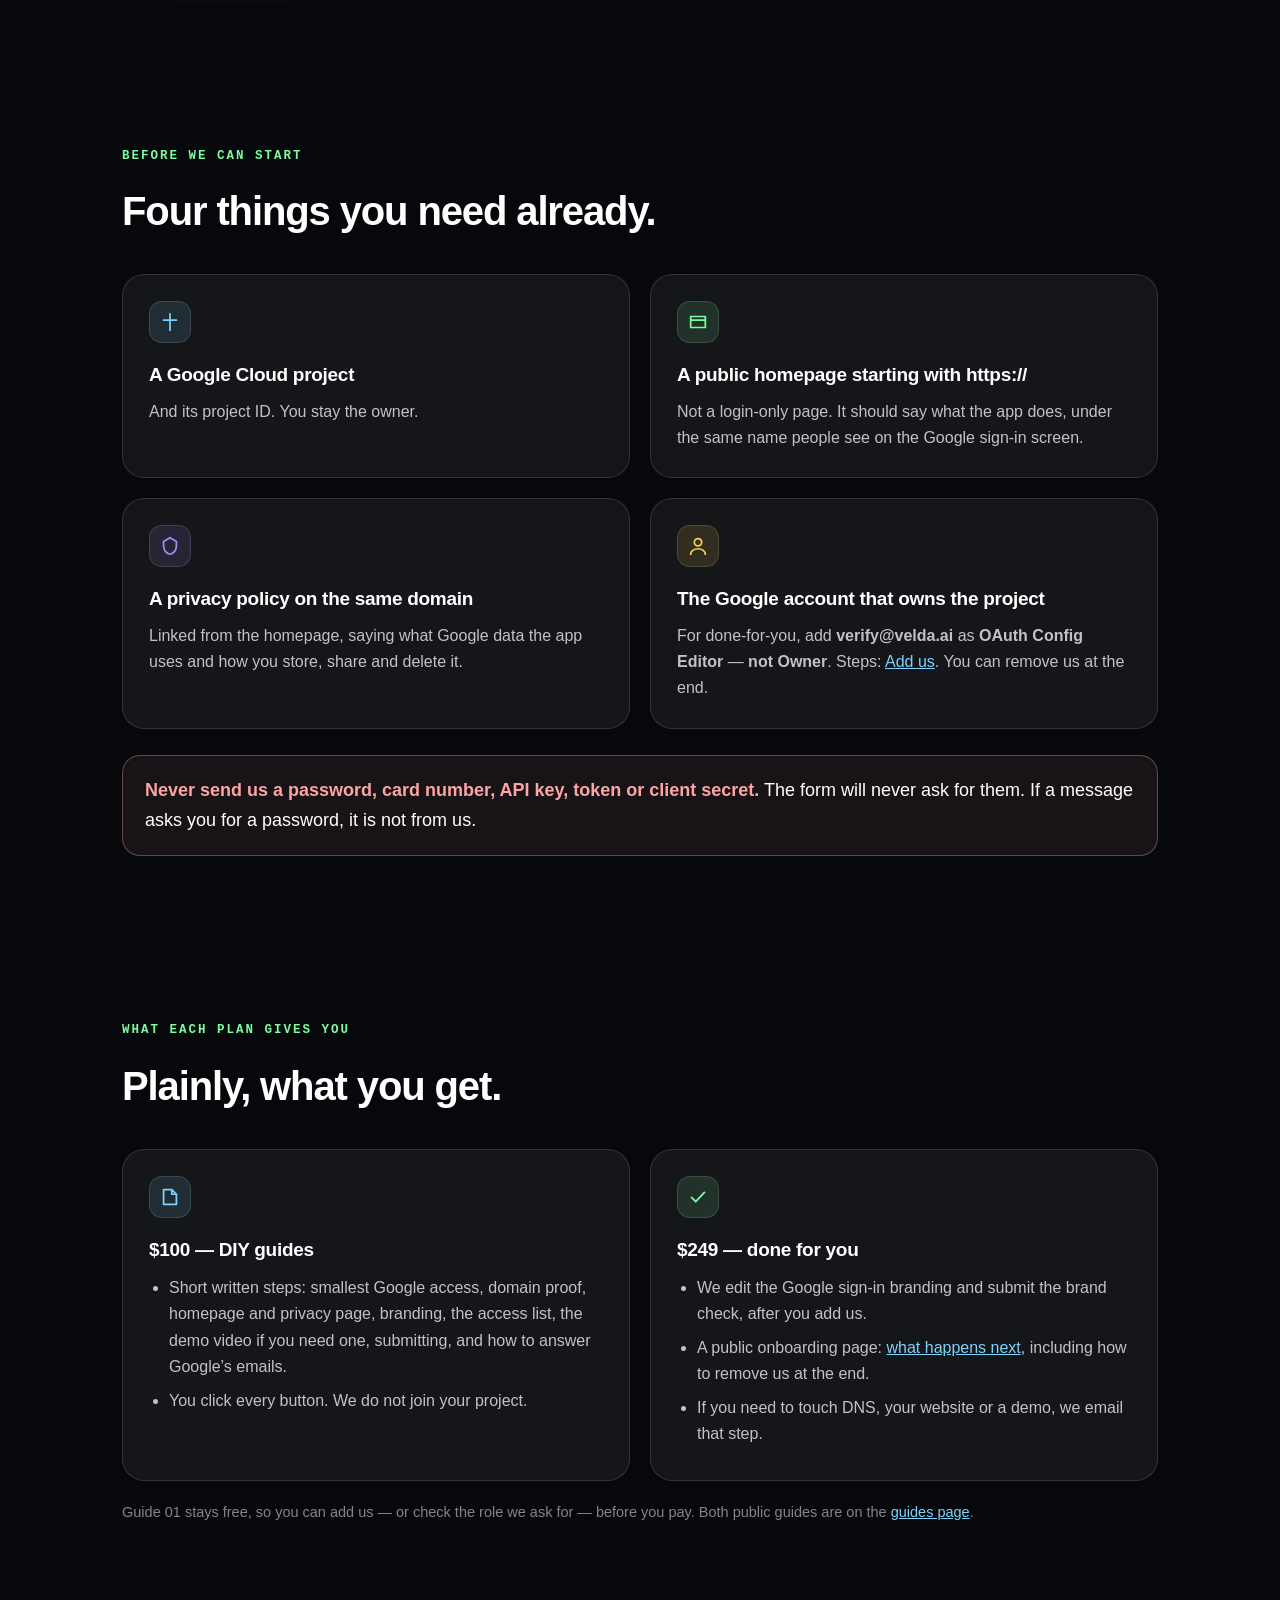
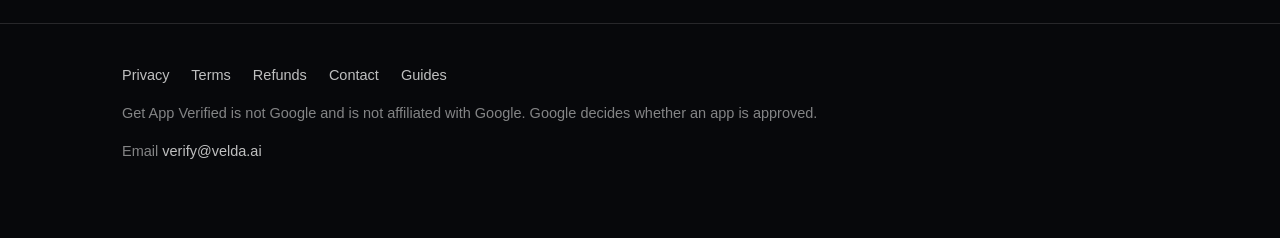
==== commit e8fa53d9: "Redesign in the Apple-glass register: visuals, movement, simpler buying path - drawn Google sign-in " ====
--- a/verify.velda.ai/index.html
+++ b/verify.velda.ai/index.html
@@ -2,106 +2,491 @@
 <html lang="en">
 <head>
 <meta charset="utf-8">
-<meta name="viewport" content="width=device-width, initial-scale=1">
-<title>Get App Verified</title>
-<link rel="stylesheet" href="/site.css">
+<meta name="viewport" content="width=device-width, initial-scale=1, viewport-fit=cover">
+<title>Get App Verified — get your app ready for Google's review</title>
+<meta name="description" content="We get your Google sign-in screen ready for review: app name, logo, homepage and privacy link. Three plain-English plans from $100.">
+<style>
+/* ── Apple-glass, dark, visual-first. One idea per screen. ───────────────── */
+:root{
+  --ink:#07080b; --ink2:#101218;
+  --white:#fff; --body:rgba(255,255,255,.74); --muted:rgba(255,255,255,.5);
+  --hair:rgba(255,255,255,.13); --glass:rgba(255,255,255,.06); --glass2:rgba(255,255,255,.1);
+  --blue:#7dd3fc; --green:#7dfba1; --violet:#a78bfa; --amber:#fcd34d; --red:#fca5a5;
+  --ease:cubic-bezier(.22,.61,.36,1);
+}
+*{box-sizing:border-box}
+body{margin:0;background:var(--ink);color:var(--white);
+  font:18px/1.65 -apple-system,BlinkMacSystemFont,"Segoe UI",Inter,Roboto,Helvetica,Arial,sans-serif;
+  -webkit-font-smoothing:antialiased;overflow-x:hidden}
+.wrap{max-width:1080px;margin:0 auto;padding:0 22px}
+a{color:var(--blue)}
+h1{font-size:clamp(34px,6.4vw,66px);line-height:1.03;letter-spacing:-.036em;margin:0 0 20px;font-weight:670;max-width:19ch}
+h2{font-size:clamp(25px,3.8vw,40px);letter-spacing:-.028em;margin:0 0 14px;font-weight:640;max-width:24ch}
+h3{font-size:19px;letter-spacing:-.015em;margin:0 0 8px;font-weight:620}
+p{margin:0 0 14px}
+.lede{font-size:clamp(18px,2.3vw,22px);color:var(--body);max-width:56ch}
+.sub{color:var(--body);max-width:64ch}
+.eyebrow{font:600 12.5px/1 ui-monospace,SFMono-Regular,Menlo,monospace;letter-spacing:.16em;
+  text-transform:uppercase;color:var(--green);display:block;margin:0 0 16px}
+section{padding:84px 0}
+
+/* nav */
+header.nav{position:sticky;top:0;z-index:40;background:rgba(7,8,11,.72);
+  backdrop-filter:blur(20px) saturate(180%);-webkit-backdrop-filter:blur(20px) saturate(180%);
+  border-bottom:1px solid var(--hair)}
+header.nav .in{display:flex;align-items:center;justify-content:space-between;gap:16px;padding:13px 0}
+.brand{display:flex;align-items:center;gap:10px;font-weight:640;letter-spacing:-.02em;text-decoration:none;color:#fff}
+.brand .mark{width:30px;height:30px;border-radius:9px;background:linear-gradient(135deg,var(--green),var(--blue));
+  display:flex;align-items:center;justify-content:center}
+.brand .mark svg{width:17px;height:17px;stroke:#07080b;fill:none;stroke-width:2.2;stroke-linecap:round;stroke-linejoin:round}
+header.nav nav a{color:var(--body);text-decoration:none;font-size:15px;margin-left:20px}
+header.nav nav a:hover{color:#fff}
+
+/* reveal + safety: the hidden state exists only once JS has taken charge,
+   so with JS off nothing can be stuck invisible. */
+.rv{transition:opacity .8s var(--ease), transform .8s var(--ease)}
+.has-js .rv{opacity:0;transform:translateY(26px)}
+.has-js .rv.in,.rv.in{opacity:1;transform:none}
+.rv.d1{transition-delay:.1s}.rv.d2{transition-delay:.2s}.rv.d3{transition-delay:.3s}
+
+/* hero */
+.hero{position:relative;padding:78px 0 40px;overflow:hidden}
+.glow{position:absolute;inset:-30% -10% auto -10%;height:80%;z-index:-1;filter:blur(10px);
+  background:
+    radial-gradient(52% 60% at 20% 30%, rgba(125,211,252,.22), transparent 70%),
+    radial-gradient(46% 56% at 82% 18%, rgba(167,139,250,.2), transparent 70%),
+    radial-gradient(40% 50% at 50% 96%, rgba(125,251,161,.14), transparent 70%)}
+.hero-grid{display:grid;gap:44px;align-items:center}
+@media(min-width:900px){.hero-grid{grid-template-columns:1.02fr .98fr;gap:56px}}
+
+/* the Google sign-in screen, drawn — because a picture beats a paragraph */
+.consent{background:rgba(255,255,255,.97);color:#1f2430;border-radius:22px;padding:26px 24px;
+  box-shadow:0 40px 90px -40px rgba(0,0,0,.9);max-width:390px;margin:0 auto;position:relative}
+.consent .row{display:flex;gap:14px;align-items:flex-start;margin-bottom:16px}
+.consent .logo{width:44px;height:44px;border-radius:12px;background:linear-gradient(135deg,#dfe6f5,#e9e2f6);
+  flex:none;display:flex;align-items:center;justify-content:center;font-weight:700;color:#4b5568}
+.consent .name{font-weight:640;font-size:17px;letter-spacing:-.01em}
+.consent .want{color:#5b6474;font-size:14.5px;line-height:1.5}
+.consent .acct{display:flex;align-items:center;gap:10px;border:1px solid #e3e7ef;border-radius:99px;
+  padding:8px 14px;font-size:14.5px;color:#3f4653;margin:6px 0 16px}
+.consent .dot{width:22px;height:22px;border-radius:99px;background:linear-gradient(135deg,var(--blue),var(--violet))}
+.consent .btns{display:flex;justify-content:flex-end;gap:8px}
+.consent .b{font-size:14.5px;padding:9px 16px;border-radius:99px;font-weight:560}
+.consent .b.ghost{color:#4a5568}
+.consent .b.blue{background:#1a73e8;color:#fff}
+.consent .tick{position:absolute;top:-14px;right:-14px;width:40px;height:40px;border-radius:99px;
+  background:linear-gradient(135deg,var(--green),#3ddc84);display:flex;align-items:center;justify-content:center;
+  box-shadow:0 10px 26px -10px rgba(61,220,132,.9)}
+.consent .tick svg{width:20px;height:20px;stroke:#06301a;fill:none;stroke-width:3;stroke-linecap:round;stroke-linejoin:round}
+.tick-path{stroke-dasharray:26;stroke-dashoffset:26;animation:draw 1.1s var(--ease) .5s forwards}
+@keyframes draw{to{stroke-dashoffset:0}}
+.caption{text-align:center;color:var(--muted);font-size:14px;margin-top:16px}
+
+/* cards */
+.grid{display:grid;gap:20px}
+@media(min-width:760px){.grid.g3{grid-template-columns:repeat(3,1fr)}.grid.g2{grid-template-columns:repeat(2,1fr)}}
+.card{background:var(--glass);border:1px solid var(--hair);border-radius:22px;padding:26px;
+  backdrop-filter:blur(16px);-webkit-backdrop-filter:blur(16px);
+  transition:transform .45s var(--ease), background .45s var(--ease), border-color .45s var(--ease)}
+.card:hover{transform:translateY(-5px);background:var(--glass2);border-color:rgba(255,255,255,.24)}
+.card .ico{width:42px;height:42px;border-radius:13px;display:flex;align-items:center;justify-content:center;
+  margin-bottom:16px;border:1px solid var(--hair)}
+.card .ico svg{width:22px;height:22px;fill:none;stroke-width:1.9;stroke-linecap:round;stroke-linejoin:round}
+.i-green{background:rgba(125,251,161,.12)} .i-green svg{stroke:var(--green)}
+.i-blue{background:rgba(125,211,252,.12)} .i-blue svg{stroke:var(--blue)}
+.i-violet{background:rgba(167,139,250,.12)} .i-violet svg{stroke:var(--violet)}
+.i-amber{background:rgba(252,211,77,.12)} .i-amber svg{stroke:var(--amber)}
+.i-red{background:rgba(252,165,165,.12)} .i-red svg{stroke:var(--red)}
+.card p{color:var(--body);font-size:16px;margin:0}
+.card ul{margin:10px 0 0;padding-left:20px;color:var(--body);font-size:16px}
+.card li{margin-bottom:7px}
+
+/* the "which check are you?" visual: a ladder people can see at a glance */
+.ladder{display:grid;gap:14px;margin-top:10px}
+.rung{display:flex;gap:16px;align-items:flex-start;padding:18px 20px;border-radius:18px;
+  border:1px solid var(--hair);background:var(--glass);position:relative;overflow:hidden}
+.rung::before{content:"";position:absolute;left:0;top:0;bottom:0;width:4px}
+.rung.r1::before{background:var(--green)}
+.rung.r2::before{background:var(--amber)}
+.rung.r3::before{background:var(--red)}
+.rung .n{font:700 13px/1 ui-monospace,Menlo,monospace;color:var(--muted);padding-top:4px;min-width:26px}
+.rung b{display:block;font-size:17px;margin-bottom:4px}
+.rung span{color:var(--body);font-size:15.5px}
+.rung .tag{display:inline-block;font-size:12.5px;font-weight:600;letter-spacing:.04em;text-transform:uppercase;
+  padding:3px 9px;border-radius:99px;margin-bottom:8px}
+.rung.r1 .tag{background:rgba(125,251,161,.16);color:var(--green)}
+.rung.r2 .tag{background:rgba(252,211,77,.16);color:var(--amber)}
+.rung.r3 .tag{background:rgba(252,165,165,.16);color:var(--red)}
+
+/* price cards */
+.price-card{display:flex;flex-direction:column}
+.price-card .amount{font-size:clamp(34px,4.6vw,46px);font-weight:660;letter-spacing:-.035em;margin:2px 0 2px}
+.price-card .amount small{font-size:15px;color:var(--muted);font-weight:500;letter-spacing:0}
+.price-card .for{color:var(--muted);font-size:14.5px;margin-bottom:14px}
+.price-card p{font-size:15.5px}
+.price-card .spacer{flex:1}
+.btn{display:inline-flex;align-items:center;justify-content:center;gap:9px;text-decoration:none;
+  border-radius:99px;padding:14px 24px;font-size:16px;font-weight:580;letter-spacing:-.01em;
+  transition:transform .3s var(--ease), box-shadow .3s var(--ease), background .3s var(--ease);
+  text-align:center;width:100%}
+.btn:hover{transform:translateY(-2px)}
+.btn.primary{background:#fff;color:#07080b;box-shadow:0 16px 40px -18px rgba(255,255,255,.4)}
+.btn.teal{background:linear-gradient(135deg,var(--green),#3ddc84);color:#06301a;box-shadow:0 16px 40px -18px rgba(61,220,132,.6)}
+.btn.ghost{background:transparent;color:#fff;border:1px solid rgba(255,255,255,.32)}
+.btn.ghost:hover{border-color:#fff}
+.btn svg{width:16px;height:16px;stroke:currentColor;fill:none;stroke-width:2.1;stroke-linecap:round;stroke-linejoin:round}
+.best{font-size:12.5px;font-weight:650;letter-spacing:.08em;text-transform:uppercase;color:var(--green);margin-bottom:6px}
+
+/* steps: a path you can follow */
+.steps{display:grid;gap:16px;counter-reset:s}
+@media(min-width:820px){.steps{grid-template-columns:repeat(4,1fr);gap:14px}}
+.step{position:relative;padding:24px 20px 22px;border-radius:18px;border:1px solid var(--hair);background:var(--glass)}
+.step .num{width:30px;height:30px;border-radius:99px;background:#fff;color:#07080b;font-weight:700;font-size:15px;
+  display:flex;align-items:center;justify-content:center;margin-bottom:12px}
+.step b{display:block;font-size:16px;margin-bottom:5px}
+.step span{color:var(--body);font-size:14.8px}
+.step::after{content:"";position:absolute;right:-9px;top:38px;width:18px;height:1px;background:var(--hair)}
+@media(max-width:819px){.step::after{display:none}}
+
+/* timeline honesty block */
+.timeline{margin-top:12px;border-left:2px solid var(--hair);padding-left:20px}
+.tl{position:relative;margin-bottom:16px}
+.tl::before{content:"";position:absolute;left:-27px;top:7px;width:11px;height:11px;border-radius:99px;
+  background:var(--ink);border:2px solid var(--blue)}
+.tl b{display:block;font-size:16px}
+.tl span{color:var(--body);font-size:15px}
+
+.warnbox{border:1px solid rgba(252,165,165,.35);background:rgba(252,165,165,.07);border-radius:18px;padding:20px 22px}
+.warnbox b{color:var(--red)}
+.note{color:var(--muted);font-size:14.5px}
+footer{border-top:1px solid var(--hair);padding:40px 0 60px;color:var(--muted);font-size:14.5px}
+footer a{color:var(--body);text-decoration:none;margin-right:18px}
+footer a:hover{color:#fff}
+@media(max-width:620px){section{padding:60px 0}header.nav nav a{display:none}}
+@media (prefers-reduced-motion:reduce){
+  *{animation:none!important;transition:none!important}
+  .rv{opacity:1!important;transform:none!important}
+  .tick-path{stroke-dashoffset:0}
+}
+</style>
 </head>
 <body>
-<nav class="nav">
-  <a class="brand" href="/">Get App Verified</a>
-  <a href="#pricing">Pricing</a>
-  <a href="/intake.html">Start</a>
-  <a href="/guides/01-add-us.html">Add us</a>
-  <a href="/guides/done-for-you.html">Done for you</a>
-  <a href="/contact.html">Contact</a>
-</nav>
-<header class="hero">
-  <h1>Get your app ready for Google’s check</h1>
-  <p>We help with the Google sign-in screen: your app name, logo, homepage, and privacy link. We are not Google. Google decides yes or no. Paying us does not mean Google will approve the app.</p>
+<div class="glow" id="glow" aria-hidden="true"></div>
+
+<header class="nav">
+  <div class="wrap in">
+    <a class="brand" href="/">
+      <span class="mark" aria-hidden="true"><svg viewBox="0 0 24 24"><path d="M5 12.5l4.5 4.5L19 7"/></svg></span>
+      Get App Verified
+    </a>
+    <nav>
+      <a href="#check">Which check?</a>
+      <a href="#pricing">Prices</a>
+      <a href="#how">How to buy</a>
+      <a href="/intake.html">Start</a>
+    </nav>
+  </div>
 </header>
-<main class="wrap">
-  <section class="card">
-    <h2>What this is, and what it is not</h2>
-    <p>Google runs more than one check. They are not the same thing.</p>
-    <ul>
-      <li><strong>Brand check.</strong> Google looks at the name, logo, homepage, and privacy link people see when they sign in with Google. This is the check these prices cover.</li>
-      <li><strong>Sensitive-scope check.</strong> This is a separate review for sensitive scopes, such as reading Calendar or sending Gmail. Google asks for a demo video when you submit that review. Sign-in only does not need it. Drive’s <code>drive.file</code> scope (files a person picks) is non-sensitive. It does not by itself need that video. Not every use of Drive is the same.</li>
-      <li><strong>Restricted-scope check.</strong> Broad access, such as all of Gmail or all of Drive files, is a further review. Google’s security-assessment page says an app that requests restricted scopes must do an annual assessment (CASA). Trust &amp; Safety writes when it is time to start. Google does not charge that fee. If an outside assessor does the work, you pay the assessor. Some tiers are a self-scan. We do not know your tier, and we do not promise that you will or will not be billed. <strong>The assessment is not included</strong> in $100, $149, or $249. We do not sign you up for it.</li>
-    </ul>
-    <p class="muted">Google’s own timing notes, which are not promises: the automatic brand check often finishes in a few minutes, and a person reviewing the brand usually takes 2–3 business days. A sensitive-scope review can take up to 10 days. Google’s FAQ lists a restricted-scope review at about 6 weeks. A security assessment, if they require one, is separate. Some apps are outside verification (personal use, testing, or an internal Workspace app). Sources are on the <a href="/guides/done-for-you.html">done-for-you page</a>.</p>
-  </section>
-
-  <section class="card" id="pricing">
-    <h2>Prices</h2>
-    <p>All prices are US dollars, paid once on Stripe. We never see or store your card number.</p>
-    <div class="grid">
-      <article>
-        <p class="price">$100</p>
-        <h3>DIY guides</h3>
-        <p>You do every Google Cloud step yourself. After we confirm the Stripe payment, we email the guide pack to the email you used at Stripe. There is no download button and no instant delivery.</p>
-        <p>The $100 pack is final sale, except where the law gives you a refund right that cannot be waived.</p>
-        <p><a class="btn btn-primary" href="https://buy.stripe.com/3cIaEQ4R3cuw2S204XfjG00" target="_blank" rel="noopener noreferrer">Pay $100 — DIY guides</a></p>
+
+<main>
+<!-- ── hero ─────────────────────────────────────────────────────────────── -->
+<div class="wrap hero">
+  <div class="hero-grid">
+    <div>
+      <span class="eyebrow rv">Google brand verification</span>
+      <h1 class="rv d1">Get your app ready for Google&rsquo;s check.</h1>
+      <p class="lede rv d2">Google shows your app&rsquo;s name, logo, homepage and privacy link on the sign-in
+      screen. We make those four things right &mdash; then Google decides.</p>
+      <div class="rv d2" style="display:flex;gap:12px;flex-wrap:wrap;margin-top:26px">
+        <a class="btn primary" style="width:auto" href="#pricing">See the prices
+          <svg viewBox="0 0 24 24"><path d="M5 12h13M13 6l6 6-6 6"/></svg></a>
+        <a class="btn ghost" style="width:auto" href="#check">Which check do I need?</a>
+      </div>
+      <p class="note rv d3" style="margin-top:20px"><strong>We are not Google.</strong> Paying us does not
+      mean Google will approve your app. We do not promise that.</p>
+    </div>
+    <div class="rv d2">
+      <!-- the thing itself, drawn -->
+      <div class="consent" role="img" aria-label="The Google sign-in screen: app name, logo, what the app wants, and the account">
+        <div class="tick" aria-hidden="true">
+          <svg viewBox="0 0 24 24"><path class="tick-path" d="M5 12.5l4.5 4.5L19 7"/></svg>
+        </div>
+        <div class="row">
+          <div class="logo" aria-hidden="true">A</div>
+          <div>
+            <div class="name">Your app name</div>
+            <div class="want">wants to use your Google Account</div>
+          </div>
+        </div>
+        <div class="acct"><span class="dot" aria-hidden="true"></span> you@yourdomain.com</div>
+        <div class="want" style="font-size:14px;color:#6b7383">To continue, Google will share your name,
+        email address, language preference and profile picture.</div>
+        <div class="btns" style="margin-top:16px">
+          <span class="b ghost">Cancel</span><span class="b blue">Continue</span>
+        </div>
+      </div>
+      <p class="caption">This is the screen Google reviews. Four things on it are ours to get right.</p>
+    </div>
+  </div>
+</div>
+
+<!-- ── which check ──────────────────────────────────────────────────────── -->
+<section id="check">
+  <div class="wrap">
+    <span class="eyebrow rv">First, the important bit</span>
+    <h2 class="rv">Google runs three different checks.</h2>
+    <p class="sub rv d1">They are not the same thing, and they cost very different amounts of time. Most apps
+    need the first one &mdash; that is what our prices cover. Read them in order.</p>
+
+    <div class="ladder" style="margin-top:34px">
+      <div class="rung r1 rv">
+        <span class="n">01</span>
+        <div>
+          <span class="tag">Our prices cover this</span>
+          <b>Brand check</b>
+          <span>The name, logo, homepage and privacy link people see when they sign in. Often automatic, and
+          a person usually takes 2&ndash;3 business days. <strong>This is what $100 and $249 pay for.</strong></span>
+        </div>
+      </div>
+      <div class="rung r2 rv d1">
+        <span class="n">02</span>
+        <div>
+          <span class="tag">Not in our prices</span>
+          <b>Sensitive-scope check</b>
+          <span>Needed if you read Calendar, send Gmail, or similar. Google asks for a demo video. Sign-in
+          alone does not need it. Drive&rsquo;s <code>drive.file</code> scope &mdash; the files a person picks &mdash;
+          is not sensitive, and does not by itself need the video. Not every use of Drive is the same.</span>
+        </div>
+      </div>
+      <div class="rung r3 rv d2">
+        <span class="n">03</span>
+        <div>
+          <span class="tag">A separate thing again</span>
+          <b>Restricted-scope check</b>
+          <span>Broad access &mdash; all of Gmail, all of Drive. Google&rsquo;s security-assessment page says an app
+          asking for restricted scopes must do an annual assessment (CASA). Google does not charge that fee;
+          if an outside assessor does it, the assessor does. Some tiers are a self-scan.
+          <strong>The assessment is not included in $100, $149 or $249, and we never sign you up for it.</strong></span>
+        </div>
+      </div>
+    </div>
+    <p class="note rv" style="margin-top:20px">Google&rsquo;s own timing notes, which are not promises: the
+    brand check is often automatic within minutes; up to 10 days for a sensitive review; about 6 weeks for a
+    restricted review. Some apps sit outside verification entirely &mdash; personal use, testing, or an
+    internal Workspace app. Sources are on the <a href="/guides/done-for-you.html">done-for-you page</a>.</p>
+  </div>
+</section>
+
+<!-- ── pricing ──────────────────────────────────────────────────────────── -->
+<section id="pricing">
+  <div class="wrap">
+    <span class="eyebrow rv">Prices</span>
+    <h2 class="rv">Three ways to do it. Pick one.</h2>
+    <p class="sub rv d1">US dollars, paid once, on Stripe. We never see or store your card number.</p>
+
+    <div class="grid g3" style="margin-top:34px">
+      <article class="card price-card rv">
+        <p class="best">Do it yourself</p>
+        <div class="amount">$100</div>
+        <div class="for">The guide pack</div>
+        <p>We email you the written steps. <strong>You</strong> click every button in your own Google Cloud
+        project. We never join your project.</p>
+        <div class="spacer"></div>
+        <a class="btn primary" href="https://buy.stripe.com/3cIaEQ4R3cuw2S204XfjG00" target="_blank" rel="noopener noreferrer">Pay $100 — DIY guides</a>
+        <p class="note" style="margin:12px 0 0">Final sale, except where the law gives you a refund right
+        that cannot be waived. We email the pack after we confirm your payment &mdash; there is no instant
+        download and no promised clock time.</p>
       </article>
-      <article>
-        <p class="price">$249</p>
-        <h3>Done for you</h3>
-        <p>You add our Google account with a small role. We do the brand steps in your project. You may still need to add one domain line, fix your homepage or privacy page, or make a demo if Google asks.</p>
-        <p>If Google rejects the app, we refund this fee. Two existing exceptions are on the <a href="/refunds.html">refunds page</a>. Outside lab fees are not included.</p>
-        <p><a class="btn btn-teal" href="https://buy.stripe.com/aFa8wIcjvgKM2S2191fjG01" target="_blank" rel="noopener noreferrer">Pay $249 — Done for you</a></p>
+
+      <article class="card price-card rv d1">
+        <p class="best">We do the brand steps</p>
+        <div class="amount">$249</div>
+        <div class="for">Done for you</div>
+        <p>You add our Google account with a small role. We do the branding work in your project and submit
+        the brand check. You may still need one domain line, a homepage or privacy fix, or a demo if Google asks.</p>
+        <div class="spacer"></div>
+        <a class="btn teal" href="https://buy.stripe.com/aFa8wIcjvgKM2S2191fjG01" target="_blank" rel="noopener noreferrer">Pay $249 — Done for you</a>
+        <p class="note" style="margin:12px 0 0">If Google rejects the app, we refund this fee. Two existing
+        exceptions are on the <a href="/refunds.html">refunds page</a>. Outside lab fees are not included.</p>
       </article>
-      <article>
-        <p class="price">$149</p>
-        <h3>Upgrade from DIY</h3>
-        <p>Already paid $100 for the guides and now want us to do the work? Pay the difference here, then send the <a href="/intake.html">start form</a> and say you already bought DIY.</p>
-        <p>The original $100 stays final sale. The $149 follows the done-for-you refund rule.</p>
-        <p><a class="btn btn-ghost" href="https://buy.stripe.com/4gM00c1ERamo3W6g3VfjG02" target="_blank" rel="noopener noreferrer">Pay $149 — Upgrade</a></p>
+
+      <article class="card price-card rv d2">
+        <p class="best">Already bought the guides?</p>
+        <div class="amount">$149</div>
+        <div class="for">Upgrade to done-for-you</div>
+        <p>Pay the difference, then send the <a href="/intake.html">start form</a> and say you already bought
+        DIY. Then we do the work as above.</p>
+        <div class="spacer"></div>
+        <a class="btn ghost" href="https://buy.stripe.com/4gM00c1ERamo3W6g3VfjG02" target="_blank" rel="noopener noreferrer">Pay $149 — Upgrade</a>
+        <p class="note" style="margin:12px 0 0">The original $100 stays final sale. The $149 follows the
+        done-for-you refund rule.</p>
       </article>
     </div>
-  </section>
-
-  <section class="card">
-    <h2>How to buy</h2>
-    <ol>
-      <li>Click the Stripe button for your plan. The card payment happens on Stripe.</li>
-      <li>Open the <a href="/intake.html">start form</a> and tell us the app name, homepage, privacy-policy link, and Google Cloud project ID. Use the same email you used at Stripe if you can, so we can match the payment.</li>
-      <li>We confirm the payment ourselves. Nothing on this website sends the guide pack automatically.</li>
-      <li>For DIY, a person emails the pack to the Stripe purchase email after that confirmation. We do not promise a clock time for that email.</li>
-      <li>For done-for-you, we email the first step after the payment and the form are both in. The free first step, adding our account, is also on <a href="/guides/01-add-us.html">this page</a>.</li>
-    </ol>
-    <p class="warn">Do not send a Google password, a card number, an API key, a token, or a client secret. The form will not ask for them. If a message asks you for a password, it is not from us.</p>
-  </section>
-
-  <section class="card">
-    <h2>What you need before we can start</h2>
-    <ul>
-      <li>A Google Cloud project, and its project ID.</li>
-      <li>A public homepage on a domain you control, starting with https://. A login-only page is not enough. The page should say what the app does, in the same app name people see on the Google sign-in screen.</li>
-      <li>A privacy policy on that same domain, linked from the homepage. It must say what Google data the app uses, and how you use, store, share, and delete it.</li>
-      <li>The Google account that owns the project. You stay the owner. For done-for-you, you add <a href="mailto:verify@velda.ai">verify@velda.ai</a> as <strong>OAuth Config Editor</strong>, not Owner. Steps: <a href="/guides/01-add-us.html">Add us</a>.</li>
-    </ul>
-    <p><a class="btn btn-primary" href="/intake.html">Go to the start form</a></p>
-  </section>
-
-  <section class="card">
-    <h2>What each plan gives you</h2>
-    <h3>$100 DIY</h3>
-    <ul>
-      <li>A written pack of short steps: smallest Google access, domain proof, homepage and privacy page, branding, the access list, the demo video when you need one, submit, and how to answer Google’s emails.</li>
-      <li>You click every button. We do not join your project.</li>
-    </ul>
-    <h3>$249 done for you</h3>
-    <ul>
-      <li>We edit the Google sign-in branding and submit the brand check after you add us.</li>
-      <li>A public onboarding page: <a href="/guides/done-for-you.html">what happens next</a>, including how to remove us at the end.</li>
-      <li>If we need you to touch DNS, your website, or a demo, we email that step. Those click-by-click pages are not published here, because this site cannot hide paid files.</li>
-    </ul>
-    <p class="muted">Guide 01 stays free so you can add us, or check the role, before you pay. Both public guides are listed on <a href="/guides/">the guides page</a>.</p>
-  </section>
+  </div>
+</section>
+
+<!-- ── how to buy ───────────────────────────────────────────────────────── -->
+<section id="how">
+  <div class="wrap">
+    <span class="eyebrow rv">How to buy</span>
+    <h2 class="rv">Four simple steps.</h2>
+    <div class="steps" style="margin-top:32px">
+      <div class="step rv"><span class="num">1</span><b>Pay on Stripe</b><span>Click the button for your plan.
+        The card payment happens on Stripe, not here.</span></div>
+      <div class="step rv d1"><span class="num">2</span><b>Fill in the short form</b><span>App name, homepage,
+        privacy link, Google Cloud project ID. Use the same email you paid with if you can.</span></div>
+      <div class="step rv d2"><span class="num">3</span><b>We confirm it</b><span>Nothing on this site sends
+        anything automatically. A person checks the payment.</span></div>
+      <div class="step rv d3"><span class="num">4</span><b>We email you the next step</b><span>For DIY, the guide
+        pack. For done-for-you, the first step to add us.</span></div>
+    </div>
+    <p style="margin-top:26px"><a class="btn primary" style="width:auto" href="/intake.html">Go to the start form
+      <svg viewBox="0 0 24 24"><path d="M5 12h13M13 6l6 6-6 6"/></svg></a></p>
+  </div>
+</section>
+
+<!-- ── what you need ────────────────────────────────────────────────────── -->
+<section>
+  <div class="wrap">
+    <span class="eyebrow rv">Before we can start</span>
+    <h2 class="rv">Four things you need already.</h2>
+    <div class="grid g2" style="margin-top:30px">
+      <div class="card rv">
+        <div class="ico i-blue"><svg viewBox="0 0 24 24"><path d="M12 3v18M5 10h14"/></svg></div>
+        <h3>A Google Cloud project</h3><p>And its project ID. You stay the owner.</p>
+      </div>
+      <div class="card rv d1">
+        <div class="ico i-green"><svg viewBox="0 0 24 24"><path d="M4 6h16v12H4zM4 10h16"/></svg></div>
+        <h3>A public homepage starting with https://</h3>
+        <p>Not a login-only page. It should say what the app does, under the same name people see on the
+        Google sign-in screen.</p>
+      </div>
+      <div class="card rv d2">
+        <div class="ico i-violet"><svg viewBox="0 0 24 24"><path d="M12 3l7 4v5c0 4.4-3 8.3-7 9-4-0.7-7-4.6-7-9V7z"/></svg></div>
+        <h3>A privacy policy on the same domain</h3>
+        <p>Linked from the homepage, saying what Google data the app uses and how you store, share and
+        delete it.</p>
+      </div>
+      <div class="card rv d3">
+        <div class="ico i-amber"><svg viewBox="0 0 24 24"><path d="M12 12a4 4 0 100-8 4 4 0 000 8zM4 21c0-3.3 3.6-6 8-6s8 2.7 8 6"/></svg></div>
+        <h3>The Google account that owns the project</h3>
+        <p>For done-for-you, add <strong>verify@velda.ai</strong> as <strong>OAuth Config Editor</strong> &mdash;
+        <strong>not Owner</strong>. Steps: <a href="/guides/01-add-us.html">Add us</a>. You can remove us at the end.</p>
+      </div>
+    </div>
+    <div class="warnbox rv" style="margin-top:26px">
+      <p style="margin:0"><b>Never send us a password, card number, API key, token or client secret.</b>
+      The form will never ask for them. If a message asks you for a password, it is not from us.</p>
+    </div>
+  </div>
+</section>
+
+<!-- ── what you get ─────────────────────────────────────────────────────── -->
+<section>
+  <div class="wrap">
+    <span class="eyebrow rv">What each plan gives you</span>
+    <h2 class="rv">Plainly, what you get.</h2>
+    <div class="grid g2" style="margin-top:30px">
+      <div class="card rv">
+        <div class="ico i-blue"><svg viewBox="0 0 24 24"><path d="M5 4h9l5 5v11H5zM14 4v5h5"/></svg></div>
+        <h3>$100 &mdash; DIY guides</h3>
+        <ul>
+          <li>Short written steps: smallest Google access, domain proof, homepage and privacy page, branding,
+            the access list, the demo video if you need one, submitting, and how to answer Google&rsquo;s emails.</li>
+          <li>You click every button. We do not join your project.</li>
+        </ul>
+      </div>
+      <div class="card rv d1">
+        <div class="ico i-green"><svg viewBox="0 0 24 24"><path d="M5 12.5l4.5 4.5L19 7"/></svg></div>
+        <h3>$249 &mdash; done for you</h3>
+        <ul>
+          <li>We edit the Google sign-in branding and submit the brand check, after you add us.</li>
+          <li>A public onboarding page: <a href="/guides/done-for-you.html">what happens next</a>, including how
+            to remove us at the end.</li>
+          <li>If you need to touch DNS, your website or a demo, we email that step.</li>
+        </ul>
+      </div>
+    </div>
+    <p class="note rv" style="margin-top:20px">Guide 01 stays free, so you can add us &mdash; or check the role
+    we ask for &mdash; before you pay. Both public guides are on the <a href="/guides/">guides page</a>.</p>
+  </div>
+</section>
 </main>
+
 <footer>
-  <p><a href="/privacy.html">Privacy</a> · <a href="/terms.html">Terms</a> · <a href="/refunds.html">Refunds</a> · <a href="/contact.html">Contact</a></p>
-  <p>Get App Verified is not Google and is not affiliated with Google. Google decides whether an app is approved.</p>
-  <p>Email <a href="mailto:verify@velda.ai">verify@velda.ai</a></p>
+  <div class="wrap">
+    <p>
+      <a href="/privacy.html">Privacy</a>
+      <a href="/terms.html">Terms</a>
+      <a href="/refunds.html">Refunds</a>
+      <a href="/contact.html">Contact</a>
+      <a href="/guides/">Guides</a>
+    </p>
+    <p>Get App Verified is not Google and is not affiliated with Google. Google decides whether an app is
+    approved.</p>
+    <p>Email <a href="mailto:verify@velda.ai">verify@velda.ai</a></p>
+  </div>
 </footer>
+
+<script>
+(function () {
+  var reduce = window.matchMedia && window.matchMedia('(prefers-reduced-motion: reduce)').matches;
+  var rvs = document.querySelectorAll('.rv');
+  function showAll(){ rvs.forEach(function(e){ e.classList.add('in'); }); }
+
+  if (reduce || !('IntersectionObserver' in window)) { showAll(); }
+  else {
+    document.documentElement.classList.add('has-js');
+    var io = new IntersectionObserver(function (es) {
+      es.forEach(function (e) { if (e.isIntersecting) { e.target.classList.add('in'); io.unobserve(e.target); } });
+    }, { rootMargin: '0px', threshold: 0.01 });
+    rvs.forEach(function (e) { io.observe(e); });
+
+    /* safety sweep, scoped: anything already on screen reveals even if the observer
+       missed it. Everything below the fold keeps its animation. Nothing can stick blank. */
+    function sweep() {
+      rvs.forEach(function (el) {
+        if (!el.classList.contains('in') && el.getBoundingClientRect().top < window.innerHeight) el.classList.add('in');
+      });
+    }
+    window.addEventListener('load', function () { setTimeout(sweep, 400); });
+    window.addEventListener('resize', sweep, { passive: true });
+    document.addEventListener('visibilitychange', function () { if (!document.hidden) sweep(); });
+    /* Belt and braces, because a phone render proved the sweep alone is not enough:
+       whatever has not been revealed for any reason is shown shortly after load. A late
+       fade for something below the fold is a small price for a page that cannot go blank. */
+    setTimeout(showAll, 1200);
+  }
+
+  /* the glow drifts gently with scroll — the only ambient movement */
+  var glow = document.getElementById('glow');
+  if (glow && !reduce) {
+    var ticking = false;
+    window.addEventListener('scroll', function () {
+      if (ticking) return;
+      ticking = true;
+      requestAnimationFrame(function () {
+        glow.style.transform = 'translate3d(0,' + (window.pageYOffset * -0.05).toFixed(1) + 'px,0)';
+        ticking = false;
+      });
+    }, { passive: true });
+  }
+
+  /* the tick draws itself once the hero is on screen */
+  var tick = document.querySelector('.consent');
+  if (tick && 'IntersectionObserver' in window && !reduce) {
+    var tio = new IntersectionObserver(function (es) {
+      es.forEach(function (e) {
+        if (e.isIntersecting) {
+          var p = e.target.querySelector('.tick-path');
+          if (p) { p.style.strokeDashoffset = '26'; p.getBoundingClientRect(); p.style.strokeDashoffset = '0'; }
+          tio.unobserve(e.target);
+        }
+      });
+    }, { threshold: 0.4 });
+    tio.observe(tick);
+  }
+})();
+</script>
 </body>
 </html>
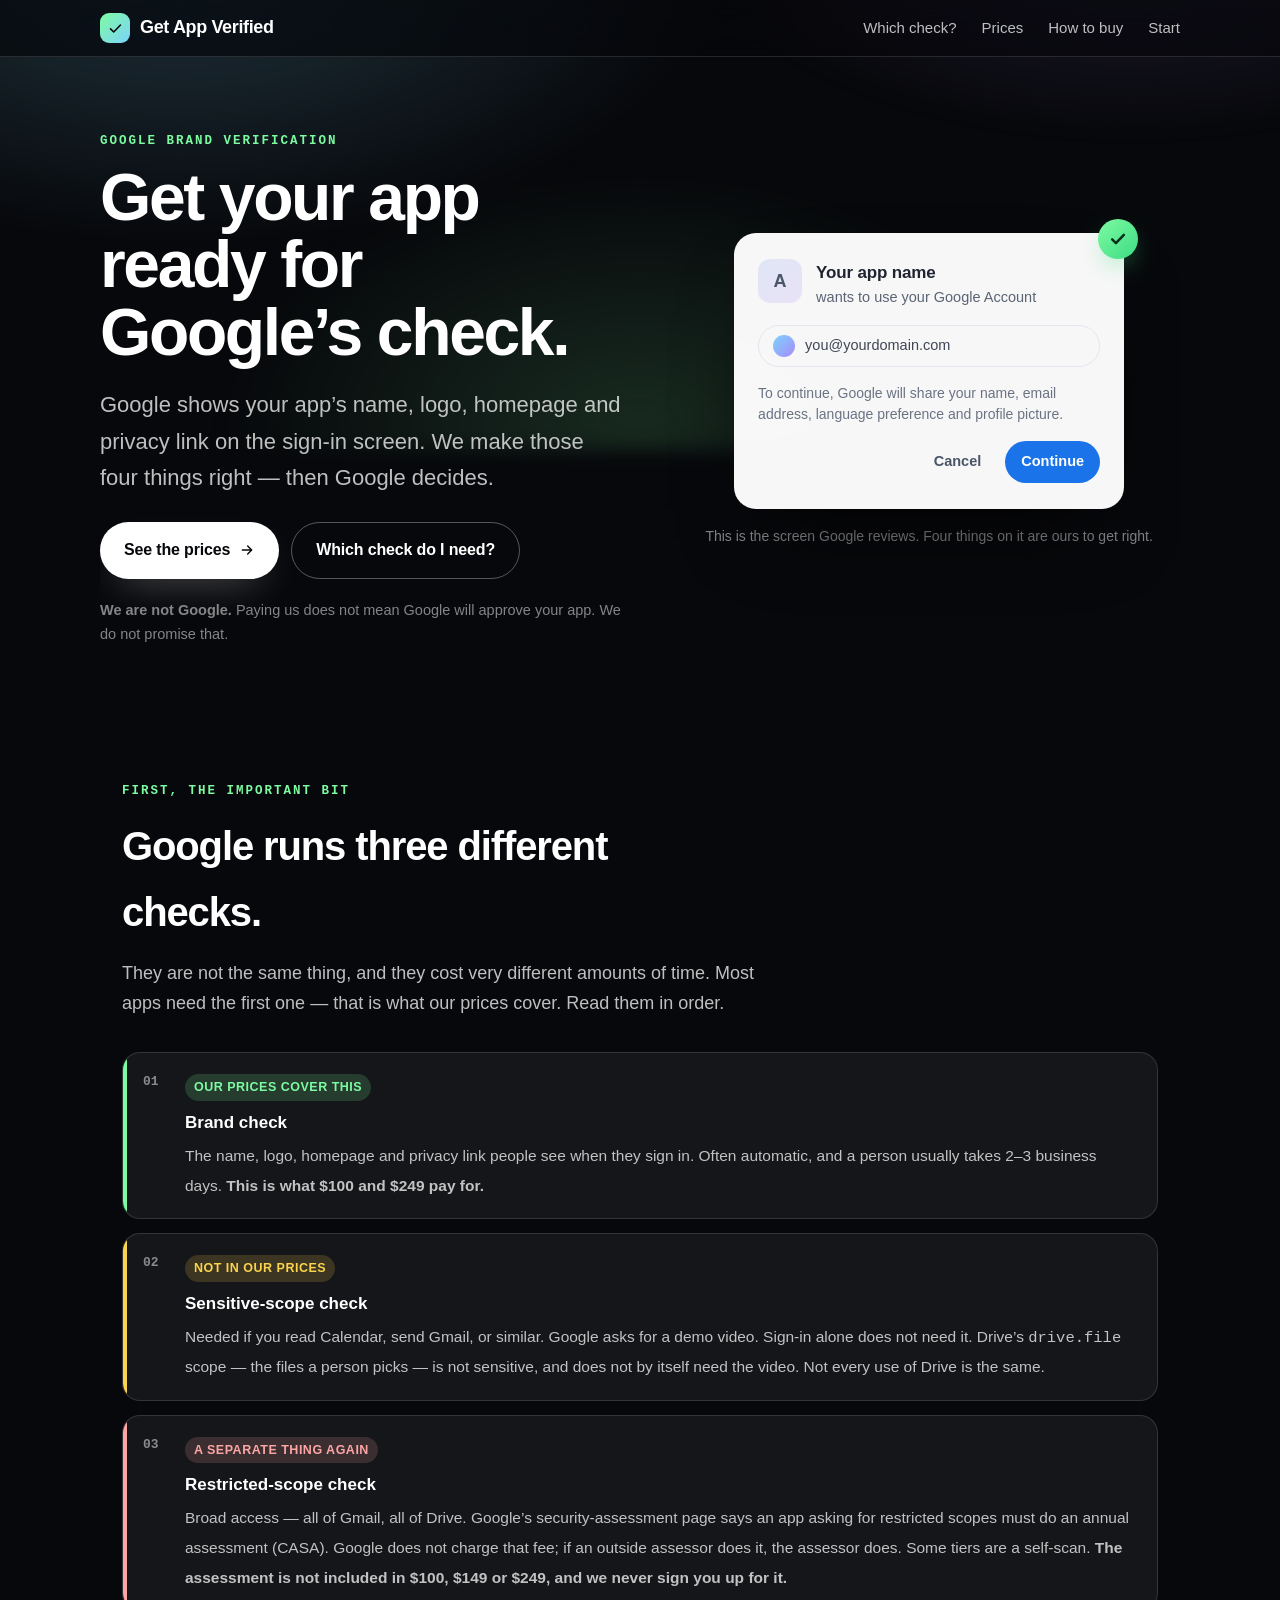
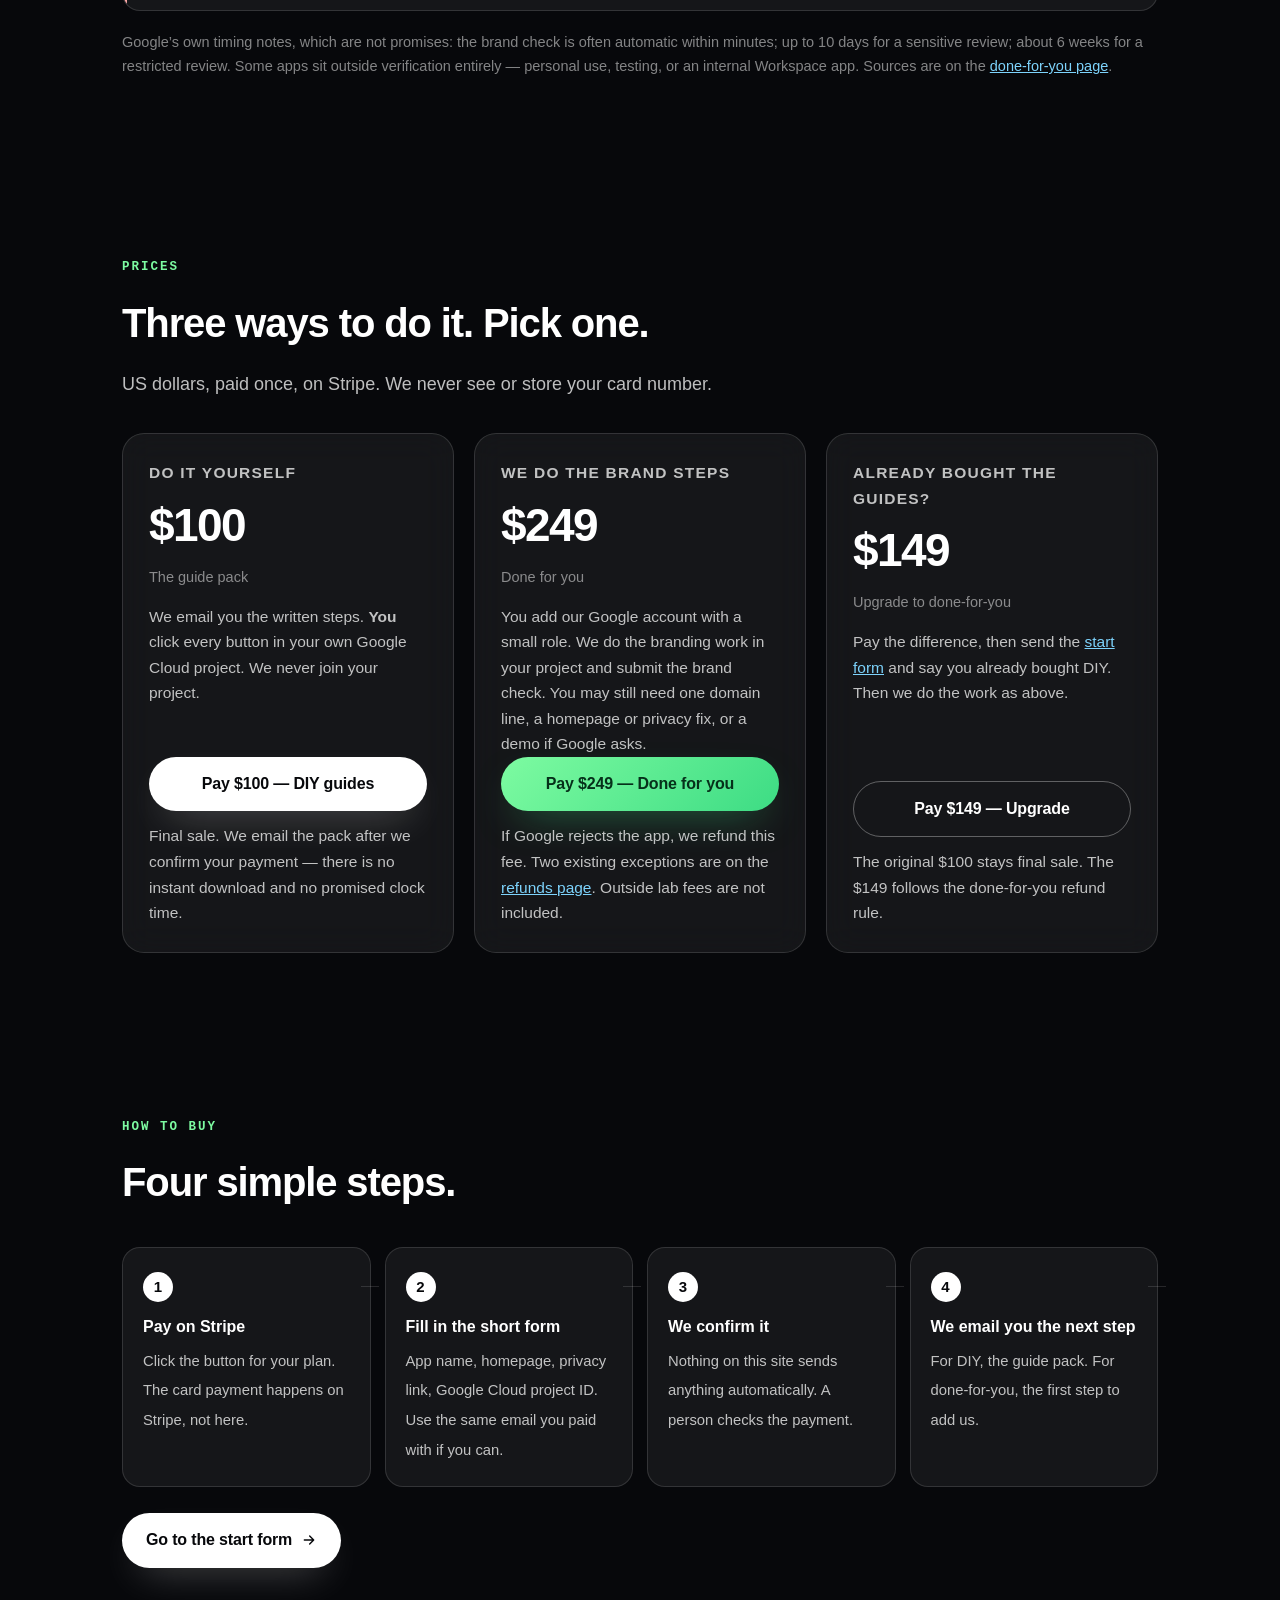
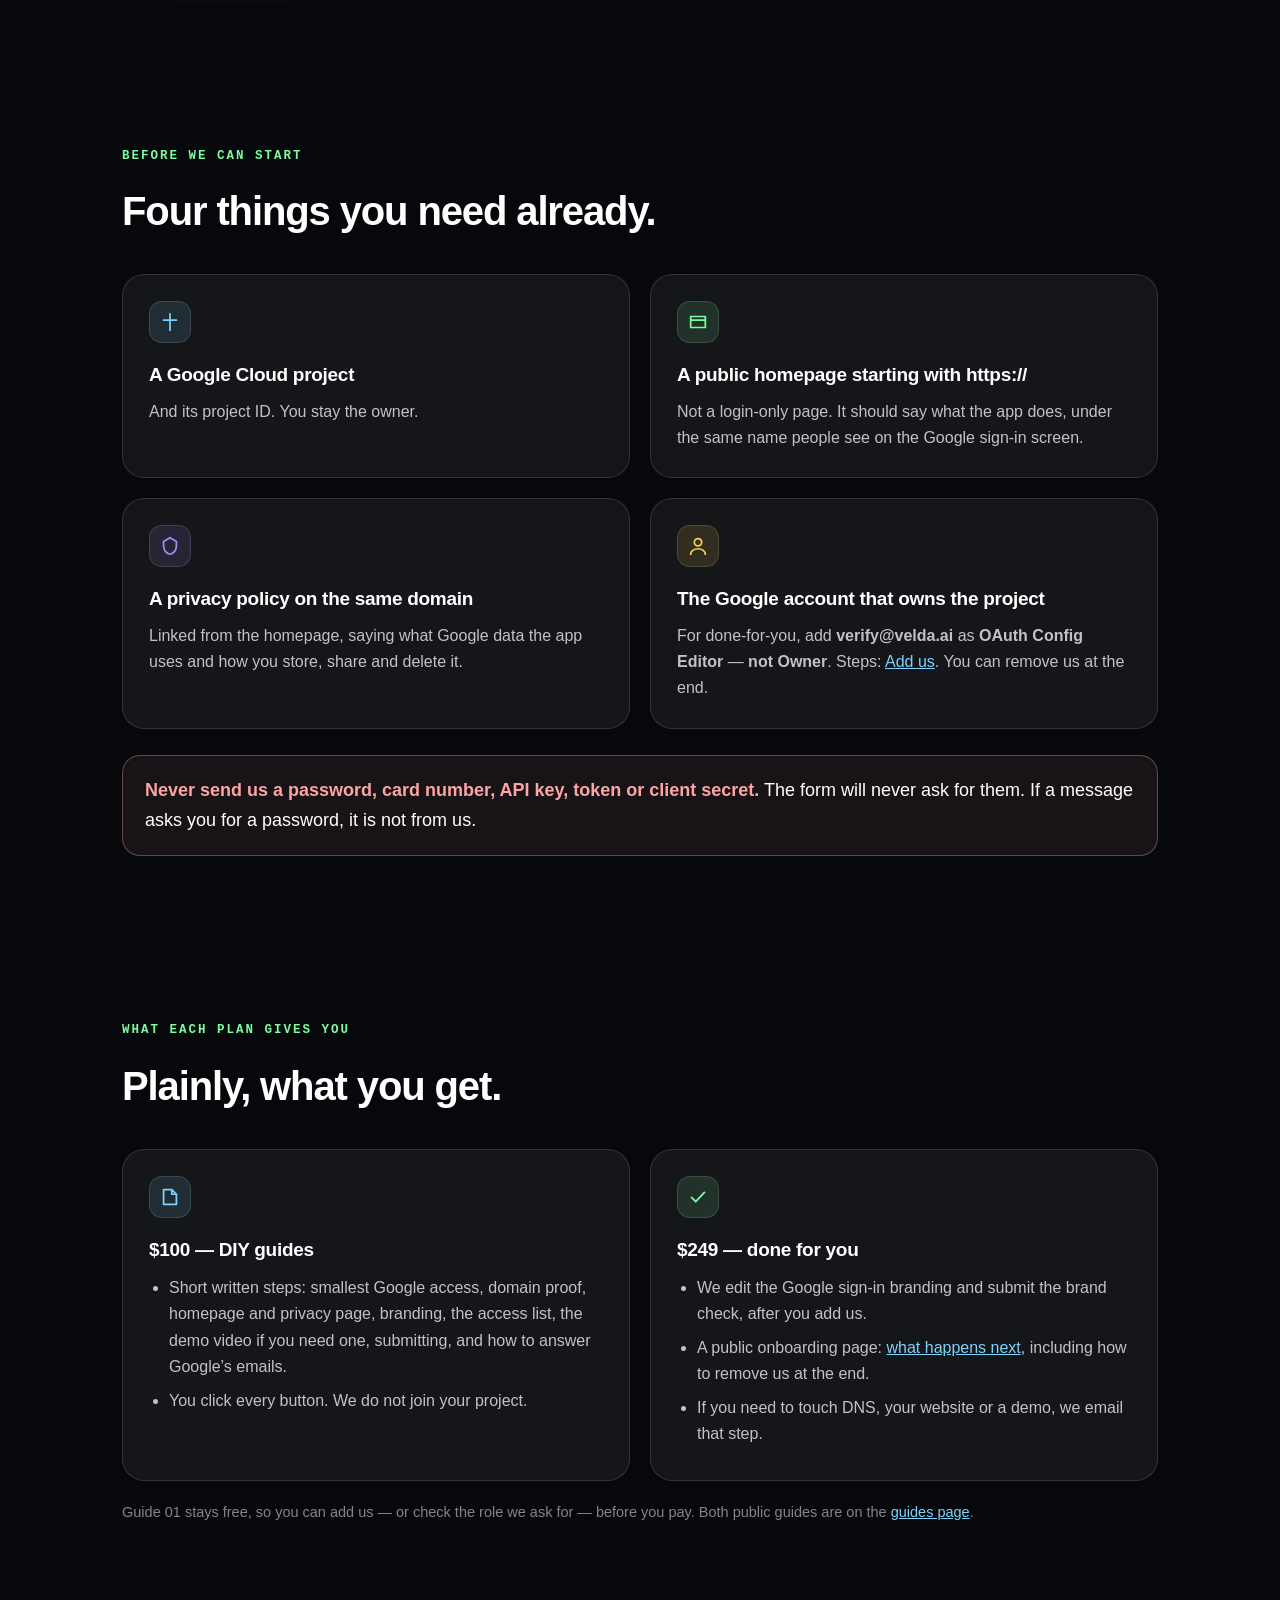
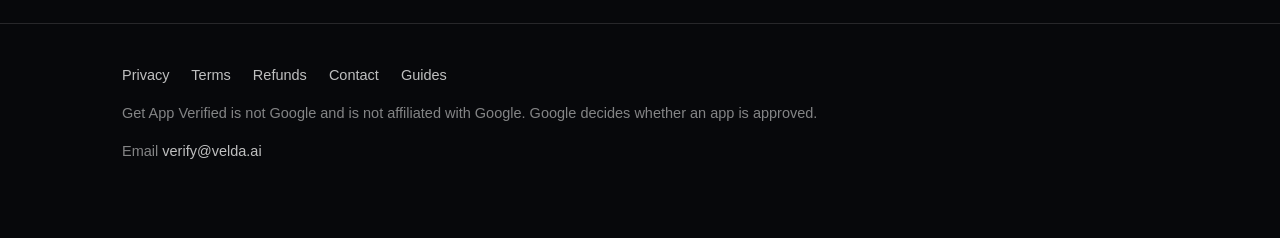
==== commit b728b148: "Remove the legal-exception phrasing from the main page, terms and intake form too Jason wants the si" ====
--- a/verify.velda.ai/index.html
+++ b/verify.velda.ai/index.html
@@ -293,8 +293,7 @@
         project. We never join your project.</p>
         <div class="spacer"></div>
         <a class="btn primary" href="https://buy.stripe.com/3cIaEQ4R3cuw2S204XfjG00" target="_blank" rel="noopener noreferrer">Pay $100 — DIY guides</a>
-        <p class="note" style="margin:12px 0 0">Final sale, except where the law gives you a refund right
-        that cannot be waived. We email the pack after we confirm your payment &mdash; there is no instant
+        <p class="note" style="margin:12px 0 0">Final sale. We email the pack after we confirm your payment &mdash; there is no instant
         download and no promised clock time.</p>
       </article>
 
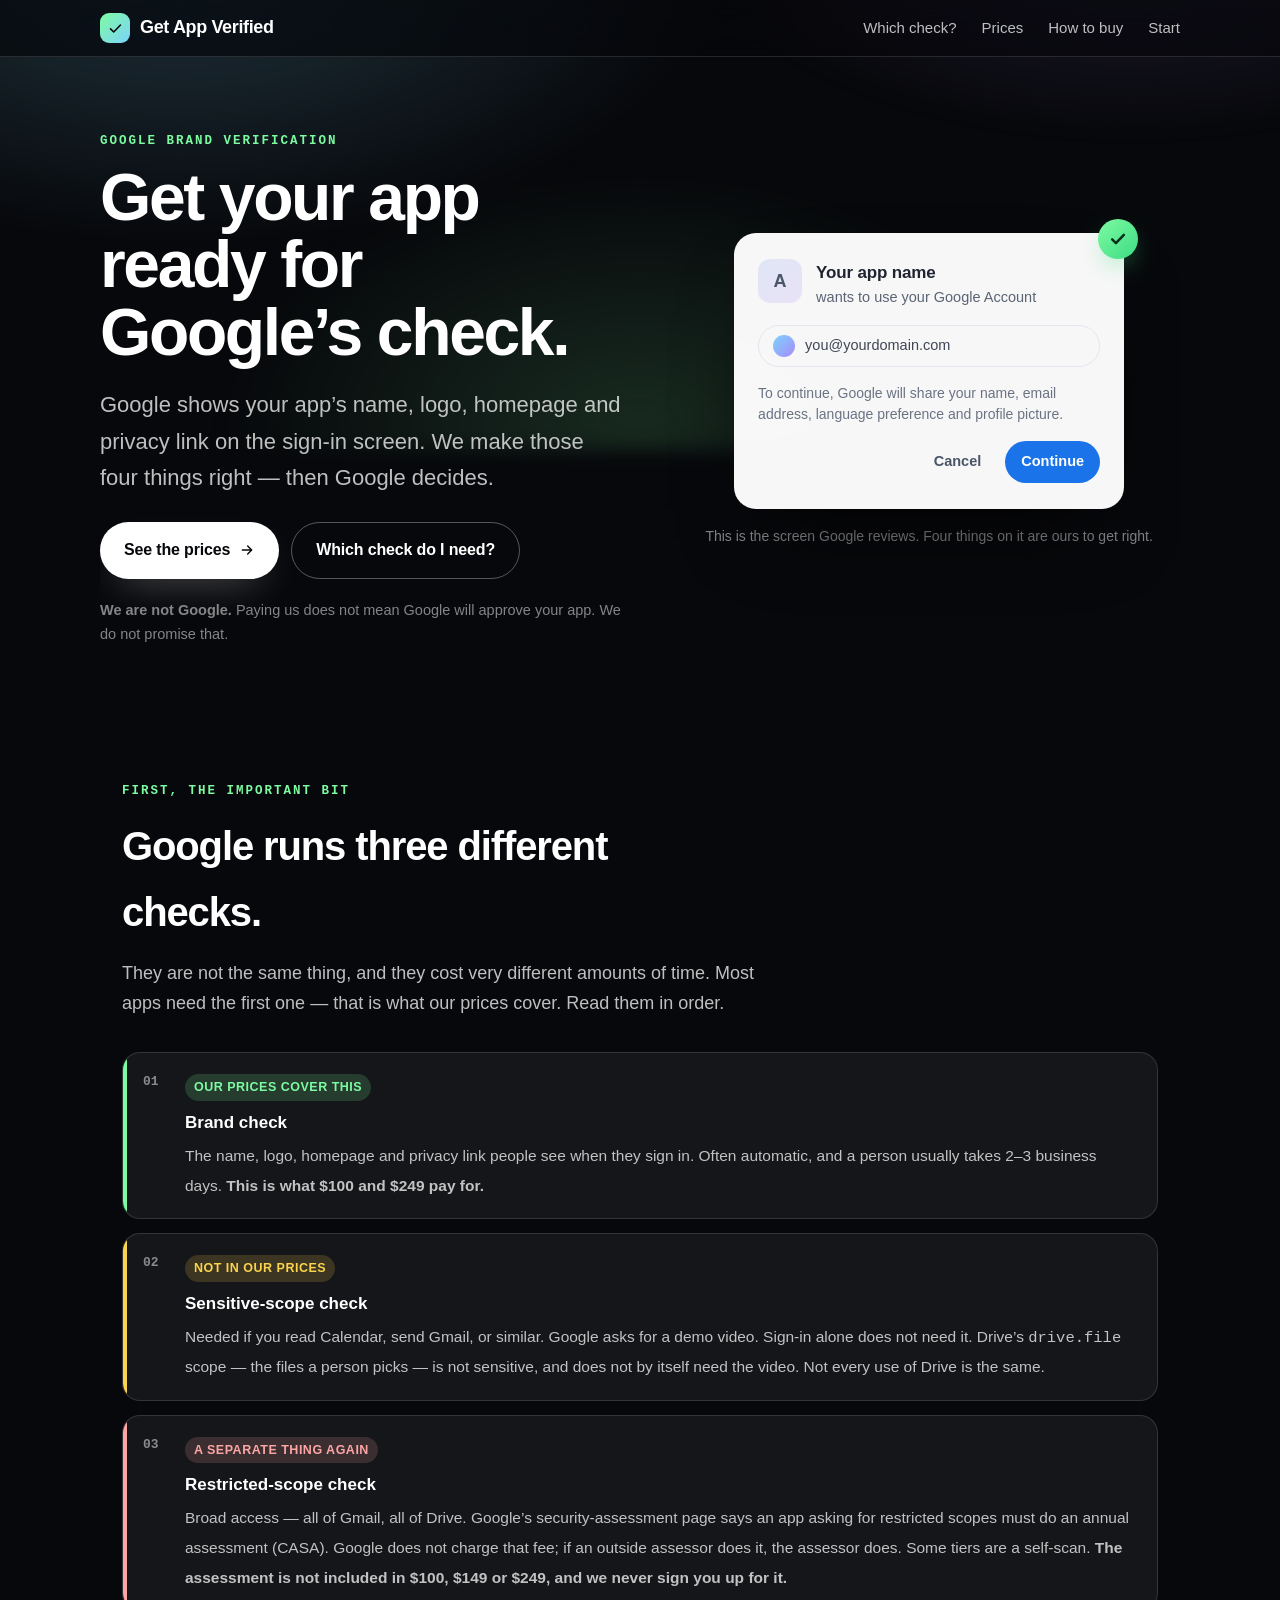
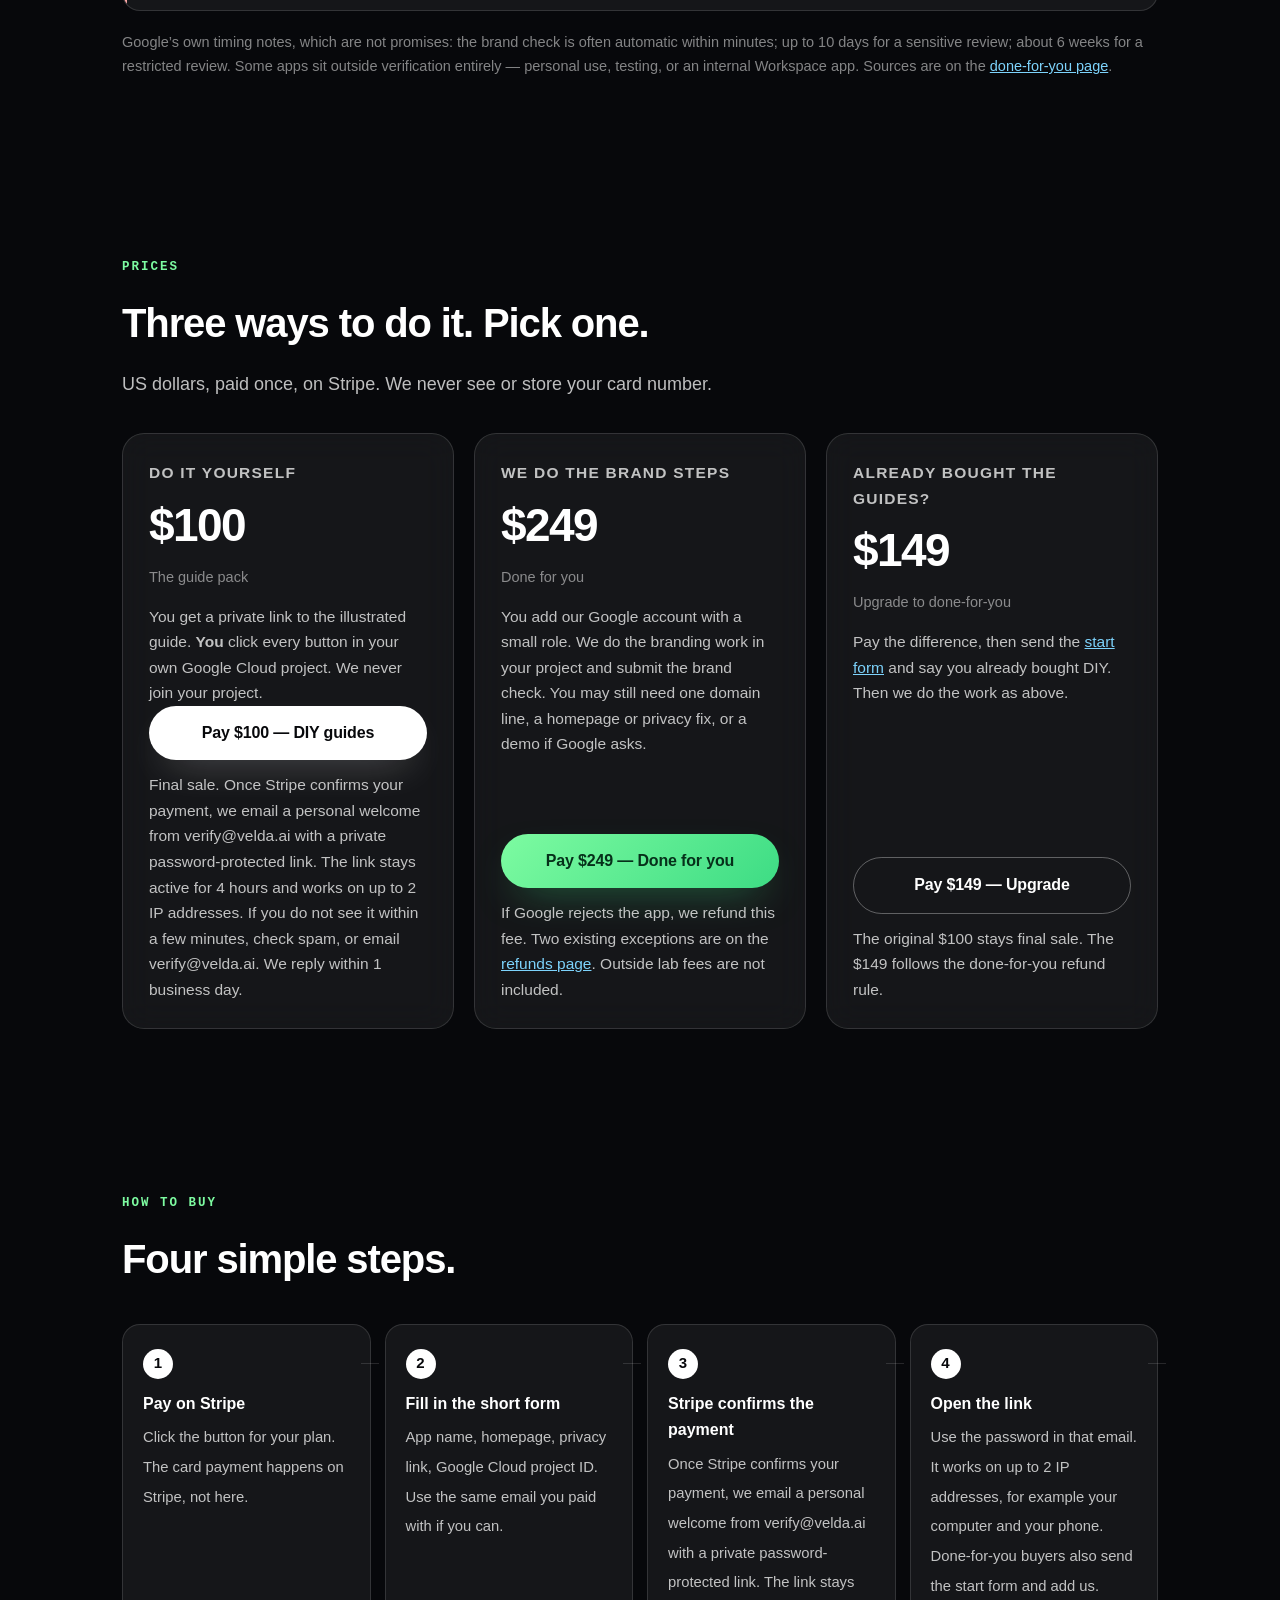
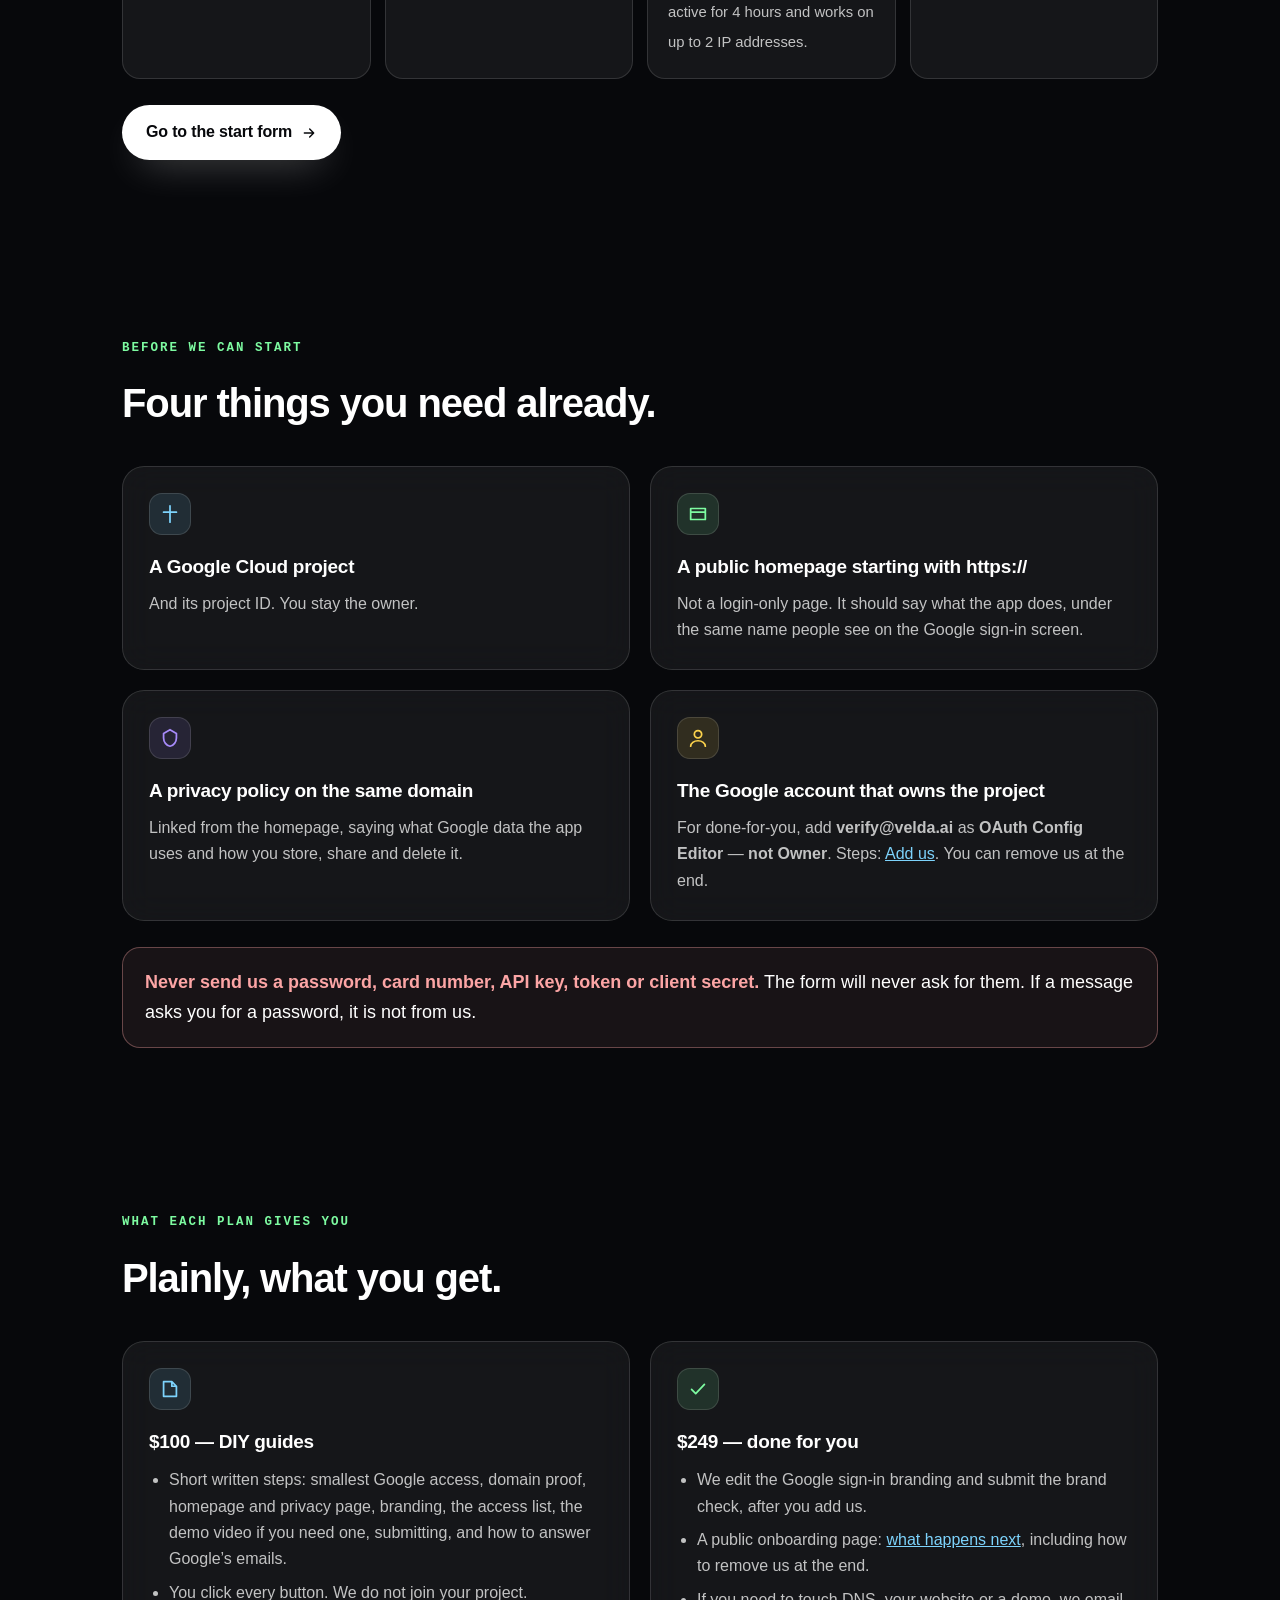
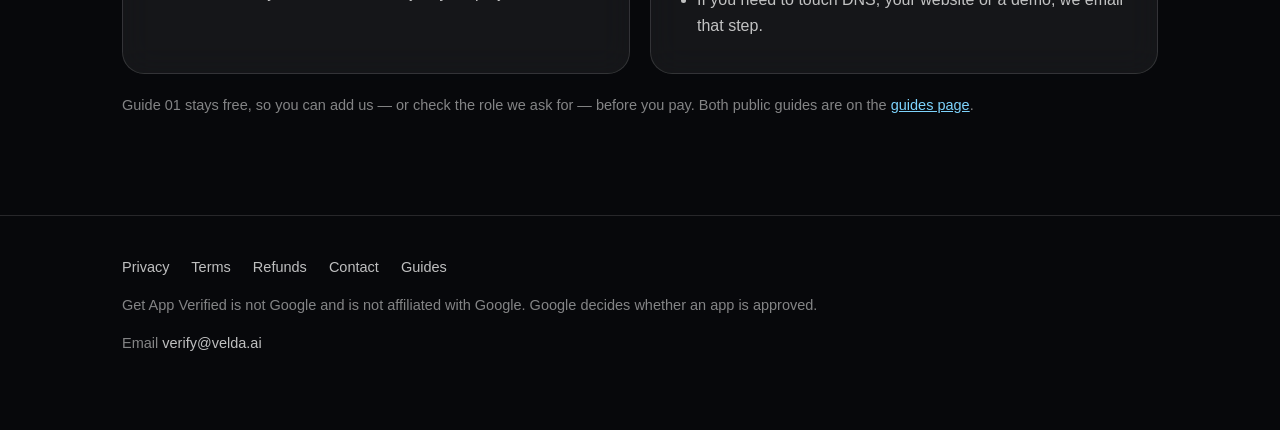
==== commit 8252c732: "Send paid orders a 4-hour, 2-IP access pass After Stripe confirms a Get App Verified payment, email " ====
--- a/verify.velda.ai/index.html
+++ b/verify.velda.ai/index.html
@@ -289,12 +289,11 @@
         <p class="best">Do it yourself</p>
         <div class="amount">$100</div>
         <div class="for">The guide pack</div>
-        <p>We email you the written steps. <strong>You</strong> click every button in your own Google Cloud
+        <p>You get a private link to the illustrated guide. <strong>You</strong> click every button in your own Google Cloud
         project. We never join your project.</p>
         <div class="spacer"></div>
         <a class="btn primary" href="https://buy.stripe.com/3cIaEQ4R3cuw2S204XfjG00" target="_blank" rel="noopener noreferrer">Pay $100 — DIY guides</a>
-        <p class="note" style="margin:12px 0 0">Final sale. We email the pack after we confirm your payment &mdash; there is no instant
-        download and no promised clock time.</p>
+        <p class="note" style="margin:12px 0 0">Final sale. Once Stripe confirms your payment, we email a personal welcome from verify@velda.ai with a private password-protected link. The link stays active for 4 hours and works on up to 2 IP addresses. If you do not see it within a few minutes, check spam, or email verify@velda.ai. We reply within 1 business day.</p>
       </article>
 
       <article class="card price-card rv d1">
@@ -334,10 +333,8 @@
         The card payment happens on Stripe, not here.</span></div>
       <div class="step rv d1"><span class="num">2</span><b>Fill in the short form</b><span>App name, homepage,
         privacy link, Google Cloud project ID. Use the same email you paid with if you can.</span></div>
-      <div class="step rv d2"><span class="num">3</span><b>We confirm it</b><span>Nothing on this site sends
-        anything automatically. A person checks the payment.</span></div>
-      <div class="step rv d3"><span class="num">4</span><b>We email you the next step</b><span>For DIY, the guide
-        pack. For done-for-you, the first step to add us.</span></div>
+      <div class="step rv d2"><span class="num">3</span><b>Stripe confirms the payment</b><span>Once Stripe confirms your payment, we email a personal welcome from verify@velda.ai with a private password-protected link. The link stays active for 4 hours and works on up to 2 IP addresses.</span></div>
+      <div class="step rv d3"><span class="num">4</span><b>Open the link</b><span>Use the password in that email. It works on up to 2 IP addresses, for example your computer and your phone. Done-for-you buyers also send the start form and add us.</span></div>
     </div>
     <p style="margin-top:26px"><a class="btn primary" style="width:auto" href="/intake.html">Go to the start form
       <svg viewBox="0 0 24 24"><path d="M5 12h13M13 6l6 6-6 6"/></svg></a></p>
